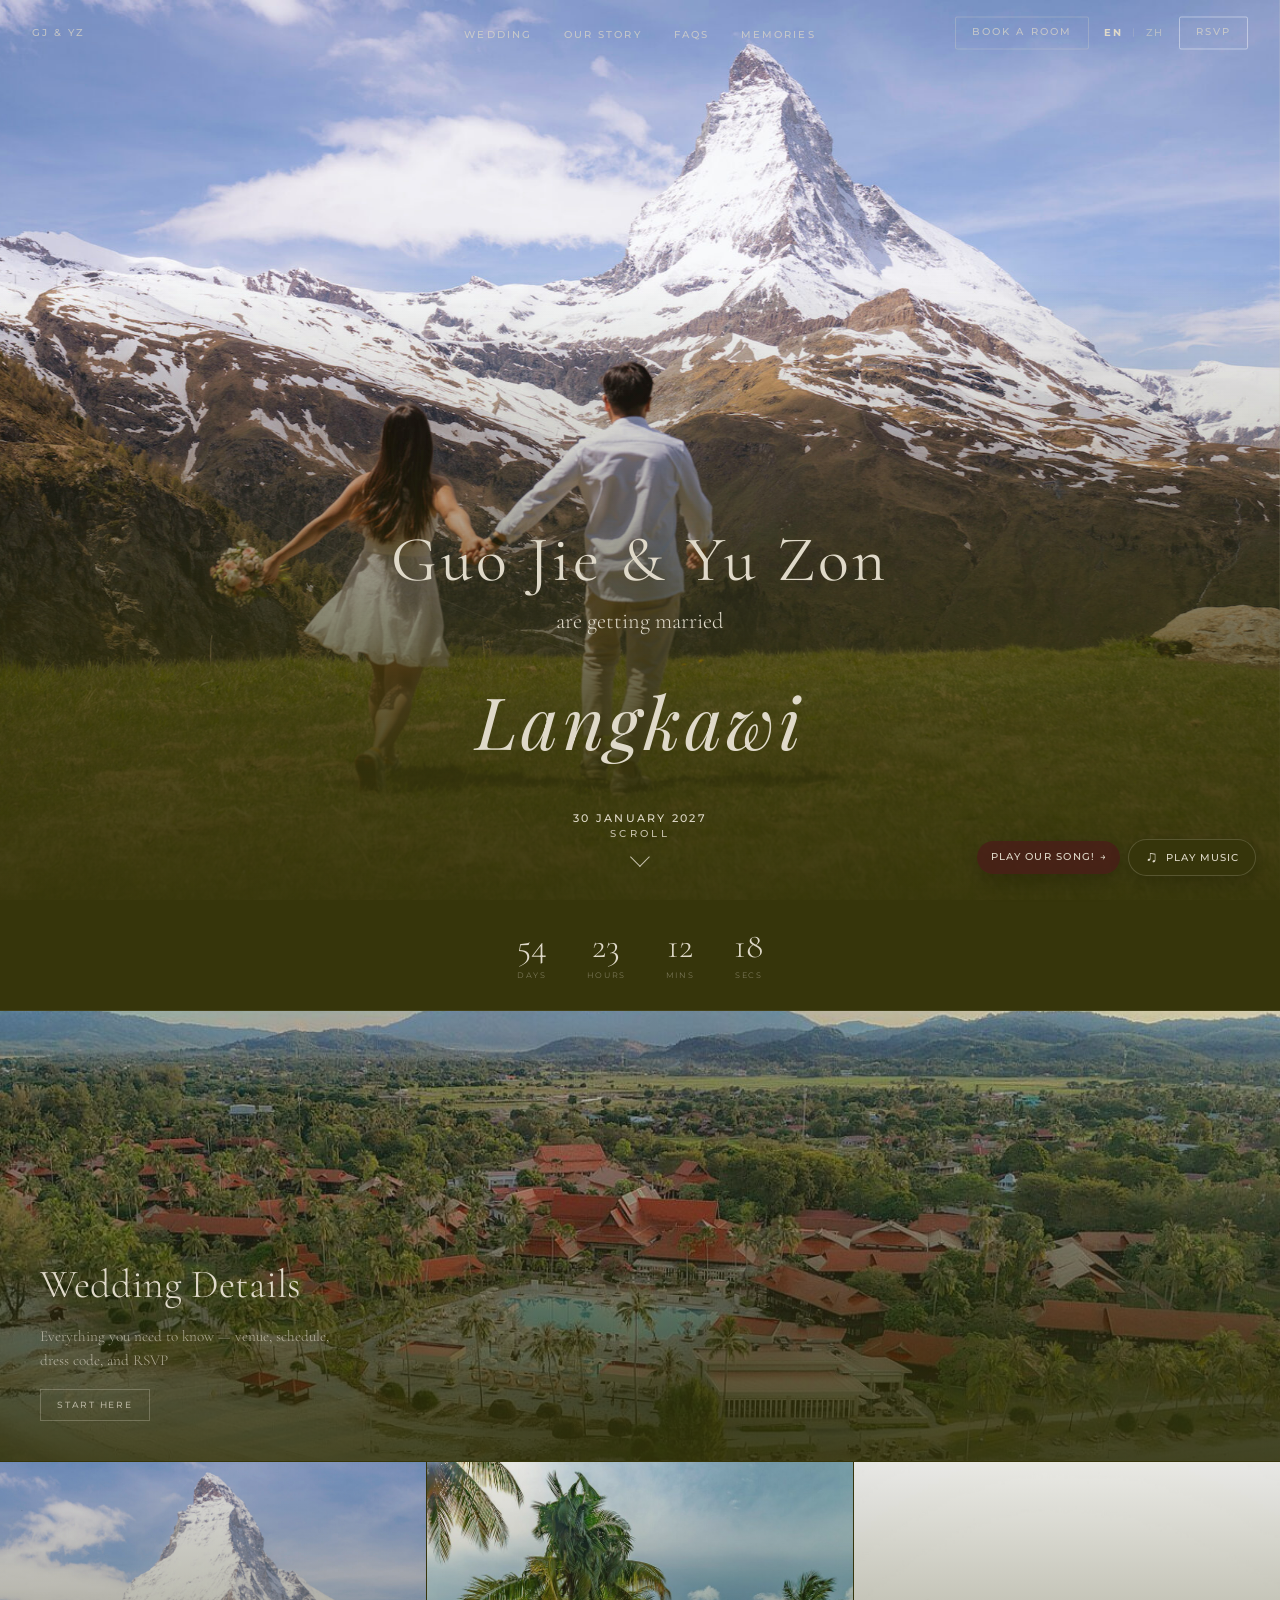
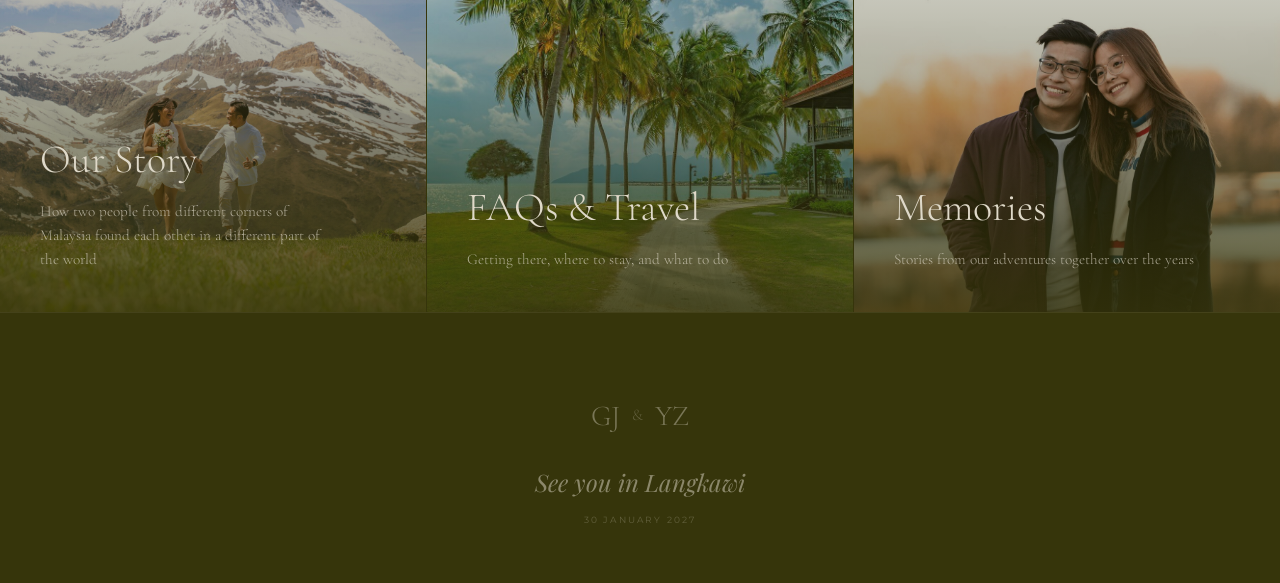
==== index.html @ f7874eee "Add bilingual EN/ZH support + content/UX fixes - i18n: language toggle (EN | ZH) in nav, wired to da" ====
<!DOCTYPE html>
<html lang="en">
<head>
  <meta charset="UTF-8">
  <meta name="viewport" content="width=device-width, initial-scale=1.0, viewport-fit=cover">
  <meta name="theme-color" content="#36350B">
  <meta name="apple-mobile-web-app-capable" content="yes">
  <meta name="apple-mobile-web-app-status-bar-style" content="black-translucent">
  <title data-i18n="page.title.index">Guo Jie & Yu Zon — Wedding</title>
  <link rel="preload" as="image" href="assets/IMG_6155.JPG" fetchpriority="high">
  <link rel="stylesheet" href="styles.css">
  <link rel="preconnect" href="https://fonts.googleapis.com">
  <link rel="preconnect" href="https://fonts.gstatic.com" crossorigin>
  <link href="https://fonts.googleapis.com/css2?family=Cormorant+Garamond:ital,wght@0,300;0,400;0,500;0,600;1,300;1,400;1,500&family=Playfair+Display:ital,wght@0,400;0,500;1,400;1,500&family=Montserrat:wght@300;400;500;600&display=swap" rel="stylesheet">
</head>
<body>

  <!-- Navigation -->
  <nav class="nav" id="nav">
    <a href="index.html" class="nav-logo">GJ &amp; YZ</a>
    <button class="nav-toggle" id="nav-toggle" aria-label="Toggle menu">
      <span></span><span></span><span></span>
    </button>
    <ul id="nav-menu">
      <li class="nav-dropdown">
        <a href="wedding.html" data-i18n="nav.wedding">Wedding</a>
        <ul class="nav-sub">
          <li><a href="wedding.html#venue" data-i18n="nav.sub.venue">Venue &amp; Date</a></li>
          <li><a href="wedding.html#day" data-i18n="nav.sub.day">The Day</a></li>
          <li><a href="wedding.html#afterparty" data-i18n="nav.sub.afterparty">After Party</a></li>
        </ul>
      </li>
      <li class="nav-dropdown">
        <a href="story.html" data-i18n="nav.story">Our Story</a>
        <ul class="nav-sub">
          <li><a href="story.html#timeline" data-i18n="nav.sub.met">How We Met</a></li>
          <li><a href="story.html#proposal" data-i18n="nav.sub.proposal">The Proposal</a></li>
        </ul>
      </li>
      <li class="nav-dropdown">
        <a href="faqs.html" data-i18n="nav.faqs">FAQs</a>
        <ul class="nav-sub">
          <li><a href="faqs.html#wedding" data-i18n="nav.sub.weddingFaq">Wedding</a></li>
          <li><a href="faqs.html#langkawi" data-i18n="nav.sub.langkawi">Langkawi Guide</a></li>
        </ul>
      </li>
      <li class="nav-dropdown">
        <a href="journey.html" data-i18n="nav.memories">Memories</a>
        <ul class="nav-sub">
          <li><a href="journey.html#seasons" data-i18n="nav.sub.seasons">Through the Seasons</a></li>
          <li><a href="journey.html#family" data-i18n="nav.sub.family">Family</a></li>
          <li><a href="journey.html#milestones" data-i18n="nav.sub.milestones">Milestones</a></li>
                  </ul>
      </li>
    </ul>
    <div class="nav-ctas">
      <a href="faqs.html#accommodation" class="nav-book" data-i18n="nav.cta.book">Book a Room</a>
      <div class="lang-toggle" role="group" aria-label="Language">
        <button class="lang-btn" data-lang="en" type="button" aria-pressed="true">EN</button>
        <span class="lang-divider" aria-hidden="true">|</span>
        <button class="lang-btn" data-lang="zh" type="button" aria-pressed="false">ZH</button>
      </div>
      <a href="https://forms.gle/reDxaX2qkwteaL1HA" target="_blank" rel="noopener" class="nav-rsvp" data-i18n="nav.cta.rsvp">RSVP</a>
    </div>
  </nav>

  <main id="page-content">

  <!-- Hero -->
  <section class="hero" id="hero">
    <div class="hero-overlay"></div>
    <div class="hero-content">
      <h1 class="hero-names fade-in" data-i18n="hero.names">Guo Jie &amp; Yu Zon</h1>
      <p class="hero-subtitle fade-in" data-i18n="hero.subtitle">are getting married</p>
      <p class="hero-location-script fade-in" data-i18n="hero.location">Langkawi</p>
      <p class="hero-date fade-in" data-i18n="hero.date">30 January 2027</p>
    </div>
    <a href="#countdown" class="scroll-indicator" aria-label="Scroll to next section">
      <span class="scroll-indicator-label" data-i18n="scrollIndicator">Scroll</span>
      <span class="scroll-indicator-chevron" aria-hidden="true"></span>
    </a>
  </section>

  <!-- Countdown strip -->
  <div class="countdown-strip" id="countdown">
    <div class="countdown-unit"><span id="cd-days">---</span><small data-i18n="countdown.days">Days</small></div>
    <div class="countdown-unit"><span id="cd-hours">--</span><small data-i18n="countdown.hours">Hours</small></div>
    <div class="countdown-unit"><span id="cd-mins">--</span><small data-i18n="countdown.mins">Mins</small></div>
    <div class="countdown-unit"><span id="cd-secs">--</span><small data-i18n="countdown.secs">Secs</small></div>
  </div>

  <!-- Chapter Navigation -->
  <section class="chapters">

    <!-- Wedding Details (hero tile, full width) -->
    <a href="wedding.html" class="chapter-card chapter-card--hero reveal">
      <div class="chapter-card-bg" style="background-image: url('assets/HOTEL PICTURE/caption.jpg');"></div>
      <div class="chapter-card-overlay"></div>
      <div class="chapter-card-content">
        <h2 class="chapter-title" data-i18n="card.wedding.title">Wedding Details</h2>
        <p class="chapter-desc" data-i18n="card.wedding.desc">Everything you need to know — venue, schedule, dress code, and RSVP</p>
        <span class="chapter-cta" data-i18n="card.wedding.cta">Start here</span>
      </div>
    </a>

    <!-- Three tiles row -->
    <a href="story.html" class="chapter-card reveal">
      <div class="chapter-card-bg" style="background-image: url('assets/Actual Pic-Video folder/Proposal Switzerland Trip/After1.JPG');"></div>
      <div class="chapter-card-overlay"></div>
      <div class="chapter-card-content">
        <h2 class="chapter-title" data-i18n="card.story.title">Our Story</h2>
        <p class="chapter-desc" data-i18n="card.story.desc">How two people from different corners of Malaysia found each other in a different part of the world</p>
      </div>
    </a>

    <a href="faqs.html" class="chapter-card reveal">
      <div class="chapter-card-bg" style="background-image: url('assets/HOTEL PICTURE/resort-ground.jpg');"></div>
      <div class="chapter-card-overlay"></div>
      <div class="chapter-card-content">
        <h2 class="chapter-title" data-i18n="card.faqs.title">FAQs &amp; Travel</h2>
        <p class="chapter-desc" data-i18n="card.faqs.desc">Getting there, where to stay, and what to do</p>
      </div>
    </a>

    <a href="journey.html" class="chapter-card reveal">
      <div class="chapter-card-bg" style="background-image: url('assets/Actual Pic-Video folder/memories-cover.jpg'), url('assets/Actual Pic-Video folder/Summer/IMG_6289.jpeg');"></div>
      <div class="chapter-card-overlay"></div>
      <div class="chapter-card-content">
        <h2 class="chapter-title" data-i18n="card.memories.title">Memories</h2>
        <p class="chapter-desc" data-i18n="card.memories.desc">Stories from our adventures together over the years</p>
      </div>
    </a>

  </section>

  </main>

  <!-- Music player (persistent, outside main) -->
  <div class="music-float" id="music-float">
    <span class="music-hint" id="music-hint" aria-hidden="true" data-i18n="musicHint">Play our song! →</span>
    <button class="music-toggle" id="music-toggle" aria-label="Play our song" data-i18n-aria="music.ariaPlay">
      <span id="music-icon">&#9835;</span>
      <span class="music-label" id="music-label" data-i18n="music.play">Play music</span>
    </button>
    <div class="music-player" id="music-player">
      <iframe class="music-iframe" scrolling="no" frameborder="no" allow="autoplay" src="https://w.soundcloud.com/player/?url=https%3A//api.soundcloud.com/playlists/soundcloud%253Aplaylists%253A2228683682&color=%231b1917&auto_play=false&hide_related=false&show_comments=false&show_user=false&show_reposts=false&show_teaser=false&visual=true"></iframe>
      <div class="music-credit"><a href="https://soundcloud.com/yu-zon-c" title="Yu Zon" target="_blank" rel="noopener">Yu Zon</a> · <a href="https://soundcloud.com/yu-zon-c/sets/sing-a-song-of-love" title="sing a song of love" target="_blank" rel="noopener">sing a song of love</a></div>
    </div>
  </div>

  <!-- Footer -->
  <footer class="footer">
    <div class="footer-monogram">
      <span class="footer-monogram-letter">GJ</span>
      <span class="footer-ampersand">&amp;</span>
      <span class="footer-monogram-letter">YZ</span>
    </div>
    <p class="footer-closing" data-i18n="footer.closing">See you in Langkawi</p>
    <p class="footer-date" data-i18n="footer.date">30 January 2027</p>
  </footer>

  <script src="script.js"></script>
</body>
</html>
---- styles.css ----
/* ========================================
   Guo Jie & Yu Zon — Wedding Website
   ======================================== */

/* --- Reset & Base --- */
*, *::before, *::after {
  margin: 0;
  padding: 0;
  box-sizing: border-box;
}

:root {
  /* Original Canva palette */
  --beige: #DFD9C9;
  --dark-olive: #36350B;
  --olive-green: #5e5d3a;
  --dusty-rose: #c9a99a;
  --dusty-rose-light: #e8d8cf;
  --brown: #482117;
  --white: #ffffff;

  --font-serif: 'Cormorant Garamond', 'Georgia', serif;
  --font-display: 'Playfair Display', 'Georgia', serif;
  --font-sans: 'Montserrat', 'Helvetica Neue', sans-serif;
}

html {
  scroll-behavior: smooth;
  font-size: 16px;
}

body {
  font-family: var(--font-sans);
  color: var(--dark-olive);
  background: var(--beige);
  line-height: 1.6;
  overflow-x: hidden;
  -webkit-font-smoothing: antialiased;
}

img {
  display: block;
  max-width: 100%;
}

a {
  text-decoration: none;
  color: inherit;
}

/* --- Navigation --- */
.nav {
  position: fixed;
  top: 0;
  left: 0;
  right: 0;
  z-index: 1000;
  padding: 1.25rem 2rem;
  transition: background 0.4s ease, padding 0.4s ease, box-shadow 0.4s ease;
}

.nav.scrolled {
  background: rgba(54, 53, 11, 0.95);
  backdrop-filter: blur(12px);
  padding: 0.75rem 2rem;
  box-shadow: 0 1px 20px rgba(0, 0, 0, 0.15);
}

/* Nav logo — matches footer monogram (serif, light, no box) */
.nav-logo {
  font-family: var(--font-serif);
  font-size: 1.4rem;
  font-weight: 300;
  color: var(--beige);
  letter-spacing: 0.12em;
  opacity: 0.9;
  position: absolute;
  left: 2rem;
  top: 50%;
  transform: translateY(-50%);
  transition: opacity 0.3s ease, transform 0.3s ease;
  z-index: 11;
}

.nav-logo:hover {
  opacity: 1;
  transform: translateY(-50%) scale(1.04);
}

.nav ul {
  display: flex;
  justify-content: center;
  gap: 2rem;
  list-style: none;
}

.nav a {
  font-family: var(--font-sans);
  font-size: 0.65rem;
  font-weight: 500;
  letter-spacing: 0.2em;
  text-transform: uppercase;
  color: var(--beige);
  transition: opacity 0.3s ease;
  opacity: 0.7;
}

.nav a:hover {
  opacity: 1;
}

/* Dropdown menus */
.nav-dropdown {
  position: relative;
}

.nav-sub {
  position: absolute;
  top: 100%;
  left: 50%;
  transform: translateX(-50%);
  background: rgba(54, 53, 11, 0.95);
  backdrop-filter: blur(12px);
  padding: 0.75rem 0;
  border-radius: 2px;
  min-width: 160px;
  opacity: 0;
  visibility: hidden;
  transition: opacity 0.25s ease, visibility 0.25s ease;
  flex-direction: column;
  gap: 0;
  margin-top: 0.5rem;
}

.nav-dropdown:hover .nav-sub {
  opacity: 1;
  visibility: visible;
}

.nav-sub li {
  list-style: none;
}

.nav-sub a {
  display: block;
  padding: 0.5rem 1.25rem;
  font-size: 0.6rem;
  letter-spacing: 0.15em;
  white-space: nowrap;
  opacity: 0.6;
}

.nav-sub a:hover {
  opacity: 1;
  background: rgba(223, 217, 201, 0.05);
}

/* Persistent CTA buttons in nav */
.nav-ctas {
  position: absolute;
  right: 2rem;
  top: 50%;
  transform: translateY(-50%);
  display: flex;
  gap: 0.5rem;
  align-items: center;
}

.nav-book,
.nav-rsvp {
  font-family: var(--font-sans);
  font-size: 0.55rem;
  font-weight: 600;
  letter-spacing: 0.2em;
  text-transform: uppercase;
  padding: 0.45rem 1rem;
  border-radius: 2px;
  transition: all 0.3s ease;
}

.nav-book {
  color: var(--beige);
  background: transparent;
  border: 1.5px solid rgba(223, 217, 201, 0.4);
  opacity: 0.7;
}

.nav-book:hover {
  background: rgba(223, 217, 201, 0.1);
  border-color: rgba(223, 217, 201, 0.7);
  opacity: 1;
}

.nav-rsvp {
  color: var(--white);
  background: transparent;
  border: 1.5px solid rgba(255, 255, 255, 0.6);
  opacity: 0.85;
}

.nav-rsvp:hover {
  background: rgba(255, 255, 255, 0.15);
  opacity: 1;
}

/* Language toggle (EN | ZH) — sits between Book and RSVP */
.lang-toggle {
  display: inline-flex;
  align-items: center;
  gap: 0.15rem;
  font-family: var(--font-sans);
  font-size: 0.6rem;
  letter-spacing: 0.15em;
}

.lang-btn {
  background: transparent;
  border: none;
  padding: 0.45rem 0.45rem;
  font: inherit;
  color: rgba(223, 217, 201, 0.55);
  cursor: pointer;
  letter-spacing: inherit;
  font-weight: 500;
  text-transform: uppercase;
  transition: color 0.25s ease, opacity 0.25s ease;
}

.lang-btn:hover { color: var(--beige); }

.lang-btn.active {
  color: var(--beige);
  font-weight: 700;
}

.lang-divider {
  color: rgba(223, 217, 201, 0.35);
  font-size: 0.55rem;
}

/* When nav has the dark scrolled background, the toggle stays beige — same vars */
.nav.scrolled .lang-btn { color: rgba(223, 217, 201, 0.55); }
.nav.scrolled .lang-btn.active { color: var(--beige); }
.nav.scrolled .lang-btn:hover { color: var(--beige); }

/* Hamburger toggle — hidden on desktop */
.nav-toggle {
  display: none;
  background: none;
  border: none;
  cursor: pointer;
  padding: 1rem;
  position: relative;
  z-index: 10;
}

.nav-toggle span {
  display: block;
  width: 22px;
  height: 1.5px;
  background: var(--beige);
  margin: 5px 0;
  transition: transform 0.3s ease, opacity 0.3s ease;
}

.nav-toggle.active span:nth-child(1) {
  transform: translateY(6.5px) rotate(45deg);
}

.nav-toggle.active span:nth-child(2) {
  opacity: 0;
}

.nav-toggle.active span:nth-child(3) {
  transform: translateY(-6.5px) rotate(-45deg);
}

/* --- Hero Section --- */
.hero {
  position: relative;
  min-height: 100vh;
  display: flex;
  align-items: flex-end;
  justify-content: center;
  overflow: hidden;
}

/* Background image — fades in cleanly, no parallax to avoid scroll flicker */
.hero::before {
  content: '';
  position: absolute;
  inset: 0;
  background:
    url('assets/IMG_6155.JPG')
    center 20% / cover no-repeat;
  animation: heroImageReveal 1.6s ease-out forwards;
  z-index: 0;
  opacity: 0;
  backface-visibility: hidden;
}

@keyframes heroImageReveal {
  0% { opacity: 0; }
  100% { opacity: 1; }
}

/* Gradient overlay — strong at bottom for text contrast */
.hero-overlay {
  position: absolute;
  inset: 0;
  z-index: 1;
  background:
    linear-gradient(
      180deg,
      rgba(54, 53, 11, 0) 0%,
      rgba(54, 53, 11, 0) 30%,
      rgba(54, 53, 11, 0.2) 50%,
      rgba(54, 53, 11, 0.55) 68%,
      rgba(54, 53, 11, 0.82) 82%,
      rgba(54, 53, 11, 0.95) 100%
    );
  animation: overlayFade 1.8s ease-out forwards;
  opacity: 0;
}

@keyframes overlayFade {
  0% { opacity: 0; }
  40% { opacity: 0; }
  100% { opacity: 1; }
}

/* Text content — sits on the near-opaque bottom band */
.hero-content {
  position: relative;
  z-index: 2;
  text-align: center;
  color: var(--beige);
  padding: 2rem 2rem 4.5rem;
  max-width: 700px;
}

/* Stagger delay starts later so image loads first */
.hero-content .fade-in {
  animation-delay: 1.2s;
}

.hero-content .fade-in:nth-child(1) { animation-delay: 1.2s; }
.hero-content .fade-in:nth-child(2) { animation-delay: 1.5s; }
.hero-content .fade-in:nth-child(3) { animation-delay: 1.8s; }
.hero-content .fade-in:nth-child(4) { animation-delay: 2.0s; }
.hero-content .fade-in:nth-child(5) { animation-delay: 2.2s; }
.hero-content .fade-in:nth-child(6) { animation-delay: 2.4s; }
.hero-content .fade-in:nth-child(7) { animation-delay: 2.6s; }
.hero-content .fade-in:nth-child(8) { animation-delay: 2.8s; }

.hero-names {
  font-family: var(--font-serif);
  font-size: clamp(2.2rem, 6vw, 4rem);
  font-weight: 400;
  letter-spacing: 0.05em;
  line-height: 1.1;
  margin-bottom: 0.5rem;
  text-shadow: 0 2px 20px rgba(54, 53, 11, 0.4);
}

.hero-subtitle {
  font-family: var(--font-serif);
  font-size: clamp(1rem, 2.5vw, 1.4rem);
  font-weight: 300;
  margin-bottom: 1.5rem;
  opacity: 0.9;
}

.hero-in {
  font-family: var(--font-serif);
  font-size: 0.9rem;
  font-weight: 300;
  text-transform: uppercase;
  letter-spacing: 0.3em;
  margin-bottom: 0.25rem;
  opacity: 0.75;
}

.hero-location-script {
  font-family: var(--font-display);
  font-size: clamp(2.5rem, 6vw, 4.5rem);
  font-style: italic;
  font-weight: 400;
  letter-spacing: 0.05em;
  margin-bottom: 2rem;
}

.hero-divider {
  width: 50px;
  height: 1px;
  background: rgba(223, 217, 201, 0.5);
  margin: 0 auto 1.5rem;
}

.hero-venue {
  font-family: var(--font-sans);
  font-size: 0.7rem;
  font-weight: 400;
  letter-spacing: 0.2em;
  text-transform: uppercase;
  margin-bottom: 0.35rem;
  opacity: 0.8;
}

.hero-date {
  font-family: var(--font-sans);
  font-size: 0.7rem;
  font-weight: 500;
  letter-spacing: 0.2em;
  text-transform: uppercase;
  opacity: 0.8;
}

/* Countdown strip — sits between hero and content */
.countdown-strip {
  display: flex;
  justify-content: center;
  gap: 2.5rem;
  padding: 1.75rem 2rem;
  background: var(--dark-olive);
  border-bottom: 1px solid rgba(223, 217, 201, 0.08);
}

.countdown-unit {
  text-align: center;
}

.countdown-unit span {
  display: block;
  font-family: var(--font-serif);
  font-size: clamp(1.6rem, 3.5vw, 2.2rem);
  font-weight: 300;
  color: var(--beige);
  line-height: 1;
}

.countdown-unit small {
  font-family: var(--font-sans);
  font-size: 0.5rem;
  font-weight: 400;
  letter-spacing: 0.2em;
  text-transform: uppercase;
  color: var(--beige);
  opacity: 0.4;
  margin-top: 0.35rem;
  display: block;
}

/* --- Floating music player --- */
.music-float {
  position: fixed;
  bottom: calc(1.5rem + env(safe-area-inset-bottom, 0px));
  right: calc(1.5rem + env(safe-area-inset-right, 0px));
  z-index: 900;
  display: flex;
  align-items: center;
  gap: 0.5rem;
}

/* First-visit hint — gently calls attention to the music button */
.music-hint {
  display: inline-flex;
  align-items: center;
  padding: 0.5rem 0.85rem;
  background: rgba(72, 33, 23, 0.92);
  color: var(--beige);
  border-radius: 999px;
  font-family: var(--font-sans);
  font-size: 0.65rem;
  font-weight: 500;
  letter-spacing: 0.12em;
  text-transform: uppercase;
  white-space: nowrap;
  box-shadow: 0 6px 22px rgba(0, 0, 0, 0.22);
  pointer-events: none;
  animation: musicHintBob 2.6s ease-in-out infinite;
  transition: opacity 0.4s ease, transform 0.4s ease;
}

.music-hint--hidden {
  opacity: 0;
  transform: translateX(8px);
  pointer-events: none;
  display: none;
}

@keyframes musicHintBob {
  0%, 100% { transform: translateX(0); }
  50% { transform: translateX(-4px); }
}

.music-toggle {
  display: flex;
  align-items: center;
  gap: 0.5rem;
  background: var(--dark-olive);
  border: 1px solid rgba(223, 217, 201, 0.2);
  color: var(--beige);
  padding: 0.6rem 1rem;
  border-radius: 100px;
  cursor: pointer;
  font-family: var(--font-sans);
  font-size: 0.6rem;
  letter-spacing: 0.1em;
  transition: all 0.3s ease;
  box-shadow: 0 4px 20px rgba(0, 0, 0, 0.2);
}

.music-toggle:hover {
  background: rgba(54, 53, 11, 0.95);
  border-color: rgba(223, 217, 201, 0.4);
}

.music-toggle #music-icon {
  font-size: 1rem;
  display: inline-block;
  position: relative;
  line-height: 1;
}

/* Pause state: hide the ♫ glyph and draw two vertical bars via pseudo-elements. */
.music-toggle.playing #music-icon {
  width: 12px;
  height: 14px;
  font-size: 0;
  color: transparent;
  animation: musicPulse 1s ease-in-out infinite;
}

.music-toggle.playing #music-icon::before,
.music-toggle.playing #music-icon::after {
  content: '';
  position: absolute;
  top: 0;
  bottom: 0;
  width: 3px;
  background: var(--beige);
  border-radius: 1px;
}

.music-toggle.playing #music-icon::before { left: 1px; }
.music-toggle.playing #music-icon::after { right: 1px; }

@keyframes musicPulse {
  0%, 100% { opacity: 1; }
  50% { opacity: 0.4; }
}

.music-label {
  text-transform: uppercase;
  font-weight: 500;
}

/* Hidden SoundCloud player — kept in DOM so the Widget API can control it */
.music-player {
  position: absolute;
  width: 1px;
  height: 1px;
  overflow: hidden;
  opacity: 0;
  pointer-events: none;
  bottom: 0;
  right: 0;
}

.music-iframe {
  display: block;
  width: 320px;
  height: 300px;
  border: none;
}

.music-credit { display: none; }

/* --- Chapter Cards (Landing Page) --- */
.chapters {
  display: grid;
  grid-template-columns: 1fr 1fr 1fr;
  grid-template-rows: auto auto;
  gap: 1px;
  background: var(--dark-olive);
}

.chapter-card--hero {
  grid-column: 1 / -1;
  min-height: 55vh;
}

.chapter-card {
  position: relative;
  display: flex;
  align-items: flex-end;
  min-height: 50vh;
  overflow: hidden;
  text-decoration: none;
  color: var(--beige);
}

.chapter-card-bg {
  position: absolute;
  inset: 0;
  background-size: cover;
  background-position: center;
  transition: transform 0.6s ease;
}

.chapter-card:hover .chapter-card-bg {
  transform: scale(1.05);
}

.chapter-card-overlay {
  position: absolute;
  inset: 0;
  background: linear-gradient(
    180deg,
    rgba(54, 53, 11, 0.1) 0%,
    rgba(54, 53, 11, 0.4) 50%,
    rgba(54, 53, 11, 0.85) 100%
  );
}

.chapter-card-content {
  position: relative;
  z-index: 2;
  padding: 2.5rem;
  width: 100%;
}

.chapter-number {
  font-family: var(--font-sans);
  font-size: 0.55rem;
  font-weight: 500;
  letter-spacing: 0.3em;
  opacity: 0.4;
  display: block;
  margin-bottom: 0.5rem;
}

.chapter-title {
  font-family: var(--font-serif);
  font-size: clamp(1.8rem, 3.5vw, 2.5rem);
  font-weight: 300;
  margin-bottom: 0.5rem;
}

.chapter-desc {
  font-family: var(--font-serif);
  font-size: 0.95rem;
  font-weight: 300;
  line-height: 1.6;
  opacity: 0.7;
  max-width: 300px;
}

.chapter-cta {
  display: inline-block;
  font-family: var(--font-sans);
  font-size: 0.55rem;
  font-weight: 500;
  letter-spacing: 0.2em;
  text-transform: uppercase;
  border: 1px solid rgba(223, 217, 201, 0.4);
  padding: 0.5rem 1rem;
  margin-top: 1rem;
  opacity: 0.7;
  transition: all 0.3s ease;
}

.chapter-card:hover .chapter-cta {
  opacity: 1;
  background: rgba(223, 217, 201, 0.1);
}

/* --- Page Header (shared across sub-pages) --- */
.page-header {
  background: var(--dark-olive);
  padding: 8rem 2rem 4rem;
  text-align: center;
}

.page-header .script-label {
  color: var(--beige);
}

.page-header .section-heading {
  color: var(--beige);
}

.page-subtitle {
  font-family: var(--font-sans);
  font-size: 0.65rem;
  font-weight: 400;
  letter-spacing: 0.25em;
  text-transform: uppercase;
  color: var(--beige);
  opacity: 0.4;
  margin-top: 0.5rem;
}

/* --- Page Content (shared wrapper) --- */
.page-content {
  max-width: 900px;
  margin: 0 auto;
  padding: 4rem 2rem;
}

/* --- Page Navigation (next/prev at bottom) --- */
.page-nav {
  display: flex;
  justify-content: space-between;
  align-items: center;
  padding: 3rem 2rem;
  max-width: 900px;
  margin: 0 auto;
  border-top: 1px solid rgba(72, 33, 23, 0.1);
}

.page-nav a {
  font-family: var(--font-sans);
  font-size: 0.65rem;
  font-weight: 500;
  letter-spacing: 0.15em;
  text-transform: uppercase;
  color: var(--brown);
  opacity: 0.5;
  transition: opacity 0.3s ease;
}

.page-nav a:hover {
  opacity: 1;
}

.page-nav-label {
  font-family: var(--font-serif);
  font-size: 1.1rem;
  font-weight: 300;
  color: var(--brown);
  display: block;
  margin-top: 0.25rem;
}

/* --- Our Story Narrative --- */
.our-story-narrative {
  background: var(--beige);
  padding: 6rem 2rem;
  text-align: center;
}

.our-story-narrative-inner {
  max-width: 600px;
  margin: 0 auto;
}

.section-overline {
  font-family: var(--font-sans);
  font-size: 0.6rem;
  font-weight: 500;
  letter-spacing: 0.3em;
  text-transform: uppercase;
  color: var(--brown);
  opacity: 0.45;
  margin-bottom: 0.75rem;
}

.our-story-narrative-title {
  font-family: var(--font-display);
  font-size: clamp(2.5rem, 5vw, 3.5rem);
  font-style: italic;
  font-weight: 400;
  color: var(--brown);
  margin-bottom: 2rem;
}

.our-story-narrative-body p {
  font-family: var(--font-serif);
  font-size: 1.1rem;
  font-weight: 300;
  line-height: 1.9;
  color: var(--brown);
  opacity: 0.7;
  font-style: italic;
}

/* Scroll indicator */
.scroll-indicator {
  position: absolute;
  bottom: 2.25rem;
  left: 50%;
  transform: translateX(-50%);
  z-index: 2;
  display: flex;
  flex-direction: column;
  align-items: center;
  gap: 0.55rem;
  text-decoration: none;
  color: var(--beige);
  opacity: 0.85;
  transition: opacity 0.3s ease, transform 0.3s ease;
  animation: scrollIndicatorBob 2.4s ease-in-out infinite;
}

.scroll-indicator:hover {
  opacity: 1;
}

.scroll-indicator-label {
  font-family: var(--font-sans);
  font-size: 0.6rem;
  font-weight: 500;
  letter-spacing: 0.35em;
  text-transform: uppercase;
}

.scroll-indicator-chevron {
  display: block;
  width: 14px;
  height: 14px;
  border-right: 1.5px solid currentColor;
  border-bottom: 1.5px solid currentColor;
  transform: rotate(45deg);
}

.hero.scrolled-past .scroll-indicator {
  opacity: 0;
  pointer-events: none;
  transform: translateX(-50%) translateY(12px);
}

@keyframes scrollIndicatorBob {
  0%, 100% { transform: translateX(-50%) translateY(0); }
  50% { transform: translateX(-50%) translateY(8px); }
}

/* --- Seasons Gallery --- */
.seasons {
  overflow: hidden;
}

/* Intro */
.seasons-intro {
  background: var(--dark-olive);
  padding: 6rem 2rem 4rem;
  text-align: center;
}

.seasons-overline {
  font-family: var(--font-sans);
  font-size: 0.65rem;
  font-weight: 500;
  letter-spacing: 0.3em;
  text-transform: uppercase;
  color: var(--beige);
  opacity: 0.6;
  margin-bottom: 0.75rem;
}

.seasons-title {
  font-family: var(--font-display);
  font-size: clamp(2.5rem, 6vw, 4.5rem);
  font-style: italic;
  font-weight: 400;
  letter-spacing: 0.03em;
  color: var(--beige);
  margin-bottom: 1rem;
}

.seasons-subtitle {
  font-family: var(--font-serif);
  font-size: clamp(1rem, 2vw, 1.2rem);
  font-weight: 300;
  font-style: italic;
  color: var(--beige);
  opacity: 0.65;
  max-width: 450px;
  margin: 0 auto;
}

/* Individual season block */
.season {
  padding: 4rem 2rem 5rem;
}

.season-header {
  text-align: center;
  margin-bottom: 3rem;
}

.season-icon {
  font-size: 1.5rem;
  display: block;
  margin-bottom: 0.5rem;
}

.season-name {
  font-family: var(--font-display);
  font-size: clamp(2.5rem, 5vw, 3.5rem);
  font-weight: 400;
  margin-bottom: 0.25rem;
}

.season-caption {
  font-family: var(--font-serif);
  font-size: 1rem;
  font-weight: 300;
  font-style: italic;
  opacity: 0.7;
}

/* Season color themes */
.season--spring {
  background: #ede3dc;
}
.season--spring .season-name { color: #8a6b5a; }
.season--spring .season-caption { color: #6b5245; }

.season--summer {
  background: #e8eedf;
}
.season--summer .season-name { color: #4a6b3a; }
.season--summer .season-caption { color: #3a5430; }

.season--autumn {
  background: #efe6d6;
}
.season--autumn .season-name { color: #8b6535; }
.season--autumn .season-caption { color: #6b4d28; }

.season--winter {
  background: #dfe6ed;
}
.season--winter .season-name { color: #4a6078; }
.season--winter .season-caption { color: #3a4d60; }

/* --- Season layout: video banner top, 3 cards bottom --- */
.season-video-banner {
  width: 100%;
  max-width: 1000px;
  margin: 0 auto;
  height: 400px;
  border-radius: 4px;
  overflow: hidden;
  position: relative;
}



.season-video-banner video {
  width: 100%;
  height: 100%;
  object-fit: cover;
  display: block;
}

/* Photo banner (for Family - uses image instead of video) */
.season-photo-banner {
  width: 100%;
  max-width: 1000px;
  margin: 0 auto;
  height: 400px;
  border-radius: 4px;
  overflow: hidden;
}

.season-photo-banner img {
  width: 100%;
  height: 100%;
  object-fit: cover;
  display: block;
}

/* Clickable banner with story overlay */
.photo-card-banner {
  cursor: pointer;
  position: relative;
}

.banner-story-overlay {
  position: absolute;
  inset: 0;
  background: rgba(54, 53, 11, 0.8);
  display: flex;
  flex-direction: column;
  align-items: center;
  justify-content: center;
  padding: 2rem;
  text-align: center;
  opacity: 0;
  transition: opacity 0.4s ease;
}

.photo-card-banner.show-story .banner-story-overlay {
  opacity: 1;
}

.banner-story-overlay .card-back-location {
  margin-bottom: 0.75rem;
}

.banner-story-overlay .card-back-story {
  max-width: 500px;
  font-size: 1.1rem;
}

/* Portrait video layout (video left, 3 cards stacked right) */
.season-portrait-layout {
  display: grid;
  grid-template-columns: 1fr 1fr;
  gap: 0.75rem;
  max-width: 1000px;
  margin: 0 auto;
}

.season-portrait-video {
  border-radius: 4px;
  overflow: hidden;
  min-height: 500px;
}

.season-portrait-video video {
  width: 100%;
  height: 100%;
  object-fit: cover;
}

.season-portrait-cards {
  display: flex;
  flex-direction: column;
  gap: 0.75rem;
}

.season-portrait-cards .photo-card {
  flex: 1;
  min-height: 0;
}

/* 3 cards row */
.season-cards {
  display: grid;
  grid-template-columns: repeat(3, 1fr);
  gap: 0.75rem;
  max-width: 1000px;
  margin: 1rem auto 0;
}

/* Milestones: 3 x 3 grid (9 cards), square photos */
.season-cards--milestones {
  grid-template-columns: repeat(3, 1fr);
}

.season-cards--milestones .photo-card {
  aspect-ratio: 1 / 1;
}

/* Milestones section colors */
.season--milestones {
  background: var(--beige);
}
.season--milestones .season-name { color: var(--brown); }
.season--milestones .season-caption { color: var(--brown); opacity: 0.6; }

.video-caption {
  position: absolute;
  bottom: 0;
  left: 0;
  right: 0;
  padding: 0.75rem;
  background: linear-gradient(transparent, rgba(54, 53, 11, 0.7));
  font-family: var(--font-sans);
  font-size: 0.6rem;
  font-weight: 500;
  letter-spacing: 0.15em;
  text-transform: uppercase;
  color: var(--beige);
  text-align: center;
}

.video-caption-dark {
  position: absolute;
  bottom: 0;
  left: 0;
  right: 0;
  padding: 0.75rem;
  /* background: linear-gradient(transparent, rgba(54, 53, 11, 0.7)); */
  font-family: var(--font-sans);
  font-size: 0.6rem;
  font-weight: 500;
  letter-spacing: 0.15em;
  text-transform: uppercase;
  color: var(--black);
  text-align: center;
}


/* --- Photo flip cards --- */
/* --- Photo cards (click to show story overlay) --- */
.photo-card {
  cursor: pointer;
  border-radius: 4px;
  overflow: hidden;
  aspect-ratio: 4 / 3;
  position: relative;
}

.card-inner {
  width: 100%;
  height: 100%;
  position: relative;
}

.card-front {
  position: absolute;
  inset: 0;
  border-radius: 4px;
  overflow: hidden;
}

.card-front img {
  width: 100%;
  height: 100%;
  object-fit: cover;
  display: block;
  transition: transform 0.5s ease;
}

.photo-card:not(.flipped):hover .card-front img {
  transform: scale(1.04);
}

/* Story overlay (replaces flip) */
.card-back {
  position: absolute;
  inset: 0;
  background: rgba(54, 53, 11, 0.82);
  display: flex;
  flex-direction: column;
  align-items: center;
  justify-content: center;
  padding: 1.5rem;
  text-align: center;
  opacity: 0;
  transition: opacity 0.4s ease;
  z-index: 2;
  border-radius: 4px;
}

.photo-card.flipped .card-back {
  opacity: 1;
}

.card-back-location {
  font-family: var(--font-sans);
  font-size: 0.55rem;
  font-weight: 500;
  letter-spacing: 0.25em;
  text-transform: uppercase;
  color: var(--beige);
  opacity: 0.5;
  margin-bottom: 0.75rem;
}

.card-back-story {
  font-family: var(--font-serif);
  font-size: clamp(0.8rem, 1.3vw, 1rem);
  font-weight: 300;
  font-style: italic;
  line-height: 1.7;
  color: var(--beige);
  opacity: 0.9;
  display: -webkit-box;
  -webkit-line-clamp: 6;
  -webkit-box-orient: vertical;
  overflow: hidden;
}

/* Family section */
.season--family {
  background: var(--beige);
}
.season--family .season-name { color: var(--brown); }
.season--family .season-caption { color: var(--brown); opacity: 0.6; }
.season--family .card-back { background: rgba(72, 33, 23, 0.82); }
.season--family .season-cards { grid-template-columns: repeat(4, 1fr); }

/* --- The Proposal Section --- */
.proposal {
  background: var(--beige);
  padding: 0;
}

.proposal-inner {
  max-width: 750px;
  margin: 0 auto;
}

.proposal-header {
  text-align: center;
  padding: 6rem 2rem 3rem;
}

.proposal-header .section-heading {
  color: var(--brown);
}

.proposal-header .script-label {
  color: var(--brown);
}

.proposal-location {
  font-family: var(--font-sans);
  font-size: 0.65rem;
  font-weight: 500;
  letter-spacing: 0.25em;
  text-transform: uppercase;
  color: var(--brown);
  opacity: 0.4;
  margin-top: 0.5rem;
}

.proposal-narrative {
  padding: 0 2rem 6rem;
}

.proposal-block {
  margin-bottom: 2.5rem;
}

.proposal-block p {
  font-family: var(--font-serif);
  font-size: 1.15rem;
  font-weight: 300;
  line-height: 2;
  color: var(--brown);
  opacity: 0.8;
  margin-bottom: 0.75rem;
}

.proposal-block p em {
  font-style: italic;
  opacity: 1;
}

/* Highlighted dialogue blocks */
.proposal-block--highlight {
  border-left: 2px solid var(--brown);
  padding-left: 1.75rem;
  margin-left: 0.5rem;
  opacity: 0.9;
}

.proposal-block--highlight p {
  opacity: 0.9;
}

/* Emotional climax */
.proposal-block--emotional {
  text-align: center;
  padding: 2rem 0;
}

.proposal-block--emotional p {
  font-size: 1.35rem;
  line-height: 2.2;
  opacity: 0.9;
}

/* Proposal photo rows */
.proposal-photo-row {
  display: grid;
  /* grid-template-columns: 1fr 1fr; */
  /* gap: 0.75rem;
  margin: 2.5rem 0; */
}

.proposal-photo-row--triple {
  grid-template-columns: 1fr 1fr 1fr;
}

.proposal-photo-row img {
  width: 100%;
  height: 240px;
  object-fit: cover;
  border-radius: 4px;
  transition: transform 0.5s ease;
}

.proposal-photo-row img:hover {
  transform: scale(1.02);
}

.proposal-photo-row img {
  box-shadow: 0 2px 12px rgba(72, 33, 23, 0.1);
}

.proposal-closing {
  text-align: center;
  padding-top: 1rem;
}

.proposal-closing p {
  font-family: var(--font-serif);
  font-size: 1.1rem;
  font-weight: 400;
  font-style: italic;
  color: var(--brown);
  opacity: 0.65;
}

/* --- Why Langkawi block --- */
.langkawi-story {
  position: relative;
  padding: 7rem 2rem;
  overflow: hidden;
  min-height: 400px;
  display: flex;
  align-items: center;
  justify-content: center;
}

.langkawi-story-bg {
  position: absolute;
  inset: 0;
  background-size: cover;
  background-position: center;
}

.langkawi-story-overlay {
  position: absolute;
  inset: 0;
  background: rgba(54, 53, 11, 0.65);
}

.langkawi-story-inner {
  position: relative;
  z-index: 2;
  max-width: 550px;
  margin: 0 auto;
  text-align: center;
  display: flex;
  flex-direction: column;
  gap: 1rem;
}

.langkawi-story-lead {
  font-family: var(--font-display);
  font-size: clamp(2rem, 4vw, 3rem);
  font-style: italic;
  font-weight: 400;
  color: var(--beige);
  margin-bottom: 0.5rem;
}

.langkawi-story-inner p {
  font-family: var(--font-serif);
  font-size: 1.15rem;
  font-weight: 300;
  line-height: 1.9;
  color: var(--beige);
  opacity: 0.85;
}

/* --- Photo reveal animation --- */
.reveal-photo {
  opacity: 0;
  transform: translateY(40px) scale(0.97);
  transition: opacity 0.7s ease, transform 0.7s cubic-bezier(0.25, 0.46, 0.45, 0.94);
}

.reveal-photo.visible {
  opacity: 1;
  transform: translateY(0) scale(1);
}

/* Stagger photos within each grid */
.photo-grid .reveal-photo:nth-child(2) { transition-delay: 0.1s; }
.photo-grid .reveal-photo:nth-child(3) { transition-delay: 0.2s; }
.photo-grid .reveal-photo:nth-child(4) { transition-delay: 0.3s; }
.photo-grid .reveal-photo:nth-child(5) { transition-delay: 0.4s; }

/* Closing line — bridges to proposal */
.seasons-closing {
  background: var(--beige);
  padding: 4rem 2rem 2rem;
  text-align: center;
}

.seasons-closing p {
  font-family: var(--font-display);
  font-size: clamp(1.2rem, 2.5vw, 1.6rem);
  font-weight: 400;
  font-style: italic;
  color: var(--brown);
  opacity: 0.6;
}

/* --- Wedding Venue Section --- */
.venue {
  position: relative;
}

.venue-image {
  position: relative;
  height: 70vh;
  min-height: 450px;
  background:
    url('assets/HOTEL PICTURE/caption.jpg')
    center 40% / cover no-repeat;
  display: flex;
  align-items: center;
  justify-content: center;
}

.venue-overlay {
  position: absolute;
  inset: 0;
  background: rgba(54, 53, 11, 0.35);
}

.venue-text {
  position: relative;
  z-index: 2;
  text-align: center;
  color: var(--white);
}

.venue-heading {
  font-family: var(--font-serif);
  font-size: clamp(1.5rem, 3.5vw, 2.5rem);
  font-weight: 300;
  margin-bottom: 0.5rem;
}

.venue-name {
  font-family: var(--font-serif);
  font-size: clamp(2rem, 5vw, 3.5rem);
  font-weight: 400;
}

.venue-map {
  width: 100%;
  line-height: 0;
}

.venue-map iframe {
  width: 100%;
  height: 300px;
  filter: grayscale(0.3) contrast(1.05);
}

/* --- Wedding Day Section --- */
.wedding-day {
  background: var(--dark-olive);
}

/* Resort grounds scene image */
.wedding-day-scene {
  position: relative;
  height: 60vh;
  min-height: 400px;
  background:
    url('assets/HOTEL PICTURE/resort-ground.jpg')
    center center / cover no-repeat;
  display: flex;
  align-items: center;
  justify-content: center;
}

.wedding-day-scene-overlay {
  position: absolute;
  inset: 0;
  background:
    linear-gradient(
      180deg,
      rgba(54, 53, 11, 0.15) 0%,
      rgba(54, 53, 11, 0.25) 50%,
      rgba(54, 53, 11, 0.7) 100%
    );
}

.wedding-day-scene-text {
  position: relative;
  z-index: 2;
  text-align: center;
}

.wedding-day-vibe {
  font-family: var(--font-serif);
  font-size: clamp(0.85rem, 1.5vw, 1rem);
  font-weight: 300;
  font-style: italic;
  color: var(--beige);
  opacity: 0.8;
  margin-top: 0.75rem;
  max-width: 500px;
}

/* Colour palette swatches */
.colour-palette {
  display: flex;
  align-items: center;
  justify-content: center;
  gap: 0.75rem;
  margin-top: 1.5rem;
  flex-wrap: wrap;
}

.colour-swatch {
  width: 32px;
  height: 32px;
  border-radius: 50%;
  border: 2px solid rgba(223, 217, 201, 0.3);
  transition: transform 0.3s ease;
}

.colour-swatch:hover {
  transform: scale(1.15);
}

.colour-palette-label {
  width: 100%;
  font-family: var(--font-sans);
  font-size: 0.5rem;
  font-weight: 400;
  letter-spacing: 0.2em;
  text-transform: uppercase;
  color: var(--beige);
  opacity: 0.4;
  margin-top: 0.25rem;
  text-align: center;
}

/* Dress code section below timeline */
.dress-code-section {
  text-align: center;
  padding: 3rem 2rem 2.5rem;
  margin-top: 4rem;
  background: rgba(223, 217, 201, 0.06);
  border: 1px solid rgba(223, 217, 201, 0.18);
  border-radius: 6px;
  position: relative;
}

.dress-code-section::before {
  content: '';
  position: absolute;
  top: -1px;
  left: 50%;
  transform: translateX(-50%);
  width: 60px;
  height: 3px;
  background: var(--beige);
  opacity: 0.5;
}

.dress-code-title {
  font-family: var(--font-serif);
  font-size: clamp(1.1rem, 2.4vw, 1.45rem);
  font-weight: 400;
  letter-spacing: 0.04em;
  color: var(--beige);
  opacity: 0.95;
  margin-bottom: 1rem;
}

.dress-code-desc {
  font-family: var(--font-serif);
  font-size: 1.05rem;
  font-weight: 300;
  line-height: 1.9;
  color: var(--beige);
  opacity: 0.8;
  max-width: 550px;
  margin: 0 auto 1.5rem;
}

.dress-code-section .colour-palette {
  margin-top: 1rem;
}

.dress-code-section .colour-palette-label {
  color: var(--beige);
  opacity: 0.35;
}

.wedding-day-inner {
  max-width: 1000px;
  margin: 0 auto;
  padding: 4rem 2rem 5rem;
}

.script-label {
  font-family: var(--font-display);
  font-size: clamp(1.5rem, 3vw, 2rem);
  font-style: italic;
  font-weight: 400;
  color: var(--beige);
  display: block;
  margin-bottom: 0;
  opacity: 0.7;
}

.section-heading {
  font-family: var(--font-serif);
  font-size: clamp(2.5rem, 5vw, 4rem);
  font-weight: 300;
  color: var(--beige);
  margin-bottom: 0.75rem;
}

.wedding-day-date {
  font-family: var(--font-sans);
  font-size: 0.75rem;
  font-weight: 400;
  letter-spacing: 0.2em;
  text-transform: uppercase;
  color: var(--beige);
  opacity: 0.7;
}

.events-grid {
  display: grid;
  grid-template-columns: repeat(4, 1fr);
  gap: 1.5rem;
}

.event-card {
  text-align: center;
  padding: 2rem 1.5rem;
  border: 1px solid rgba(223, 217, 201, 0.15);
  border-radius: 2px;
  transition: transform 0.35s ease, border-color 0.35s ease, box-shadow 0.35s ease;
}

.event-card:hover {
  transform: translateY(-4px);
  border-color: rgba(223, 217, 201, 0.3);
  box-shadow: 0 8px 30px rgba(0, 0, 0, 0.15);
}

.event-illustration {
  width: 60px;
  height: 60px;
  margin: 0 auto 1.5rem;
  color: var(--beige);
  opacity: 0.6;
}

.event-illustration svg {
  width: 100%;
  height: 100%;
}

.event-card h3 {
  font-family: var(--font-serif);
  font-size: 1.3rem;
  font-weight: 400;
  color: var(--beige);
  margin-bottom: 0.5rem;
}

.event-time {
  font-family: var(--font-sans);
  font-size: 0.7rem;
  font-weight: 500;
  letter-spacing: 0.15em;
  color: var(--beige);
  opacity: 0.7;
  margin-bottom: 1.25rem;
}

.event-desc {
  font-family: var(--font-serif);
  font-size: 0.95rem;
  font-weight: 300;
  line-height: 1.7;
  color: var(--beige);
  opacity: 0.75;
}

.event-dress {
  font-family: var(--font-sans);
  font-size: 0.6rem;
  font-weight: 500;
  letter-spacing: 0.2em;
  text-transform: uppercase;
  color: var(--beige);
  opacity: 0.45;
  margin-bottom: 1rem;
}

.event-welcome {
  font-family: var(--font-sans);
  font-size: 0.55rem;
  font-weight: 400;
  letter-spacing: 0.15em;
  text-transform: uppercase;
  color: var(--beige);
  opacity: 0.35;
  margin-top: 1rem;
}

/* Gap/free-time card */
.event-card--gap {
  border-style: dashed;
  border-color: rgba(223, 217, 201, 0.1);
  display: flex;
  flex-direction: column;
  align-items: center;
  justify-content: center;
  opacity: 0.7;
}

.event-card--gap:hover {
  transform: none;
  box-shadow: none;
}

.event-gap-time {
  font-family: var(--font-sans);
  font-size: 0.7rem;
  font-weight: 500;
  letter-spacing: 0.15em;
  color: var(--beige);
  opacity: 0.5;
  margin-bottom: 0.5rem;
}

.event-gap-label {
  font-family: var(--font-serif);
  font-size: 1.2rem;
  font-weight: 300;
  font-style: italic;
  color: var(--beige);
  margin-bottom: 0.75rem;
}

.event-gap-desc {
  font-family: var(--font-sans);
  font-size: 0.75rem;
  font-weight: 300;
  color: var(--beige);
  opacity: 0.5;
  line-height: 1.6;
  max-width: 160px;
}

/* --- Accommodation Section --- */
.accommodation {
  display: grid;
  grid-template-columns: 1fr 1fr;
  min-height: 550px;
  background: var(--beige);
}

.accommodation-image {
  overflow: hidden;
}

.accommodation-image img {
  width: 100%;
  height: 100%;
  object-fit: cover;
  transition: transform 0.6s ease;
}

.accommodation:hover .accommodation-image img {
  transform: scale(1.02);
}

.accommodation-content {
  display: flex;
  flex-direction: column;
  justify-content: center;
  padding: 3.5rem;
}

.script-label-beige {
  font-family: var(--font-display);
  font-size: clamp(1.25rem, 2.5vw, 1.75rem);
  font-style: italic;
  font-weight: 400;
  color: var(--brown);
  display: block;
  margin-bottom: 0;
  opacity: 0.6;
}

.section-heading-beige {
  font-family: var(--font-serif);
  font-size: clamp(2rem, 4vw, 3rem);
  font-weight: 300;
  color: var(--brown);
  margin-bottom: 1.5rem;
}

.accommodation-divider {
  width: 100%;
  height: 1px;
  background: var(--brown);
  opacity: 0.3;
  margin: 1.5rem 0;
}

.accommodation-details h3 {
  font-family: var(--font-sans);
  font-size: 0.7rem;
  font-weight: 600;
  letter-spacing: 0.15em;
  text-transform: uppercase;
  color: var(--brown);
  margin-bottom: 0.35rem;
}

.accommodation-details p {
  font-family: var(--font-serif);
  font-size: 1rem;
  color: var(--brown);
  opacity: 0.7;
}

.placeholder-text {
  font-style: italic;
  opacity: 0.5 !important;
}

.accommodation-note {
  font-family: var(--font-serif);
  font-size: 0.95rem;
  color: var(--brown);
  margin-top: 1rem;
}

.accommodation-resort {
  font-family: var(--font-sans);
  font-size: 0.7rem;
  font-weight: 500;
  letter-spacing: 0.15em;
  text-transform: uppercase;
  color: var(--brown);
  opacity: 0.6;
}

.accommodation-link {
  font-weight: 500;
  text-decoration: underline;
  text-underline-offset: 3px;
  color: var(--brown);
}

.accommodation-note-small {
  font-family: var(--font-sans);
  font-size: 0.75rem;
  font-weight: 300;
  font-style: italic;
  color: var(--brown);
  opacity: 0.55;
  margin-top: 0.5rem;
}

.accommodation-luxury {
  font-style: italic;
  opacity: 0.55 !important;
  margin-top: 0.5rem;
  font-size: 0.85rem;
}

/* --- Explore Langkawi Section --- */
.explore {
  background: var(--dark-olive);
  overflow: hidden;
}

.explore-header {
  padding: 5rem 2rem 3rem;
  text-align: center;
}

.explore-intro {
  font-family: var(--font-serif);
  font-size: clamp(0.95rem, 1.8vw, 1.15rem);
  font-weight: 300;
  color: var(--beige);
  opacity: 0.7;
  max-width: 500px;
  margin: 1rem auto 0;
  line-height: 1.7;
}

/* Explore video banner */
.explore-video-banner {
  width: 100%;
  height: 350px;
  overflow: hidden;
}

.explore-video-banner video {
  width: 100%;
  height: 100%;
  object-fit: cover;
}

/* Experience cards — hero + 3 grid */
.explore-grid {
  display: grid;
  grid-template-columns: 2fr 1fr 1fr;
  grid-template-rows: auto auto;
  gap: 1px;
}

.explore-card--hero {
  grid-row: 1 / 3;
}

.explore-card--hero .explore-card-img {
  height: 300px;
}

.explore-card {
  background: rgba(223, 217, 201, 0.06);
  transition: background 0.3s ease, transform 0.35s ease;
}

.explore-card:hover {
  background: rgba(223, 217, 201, 0.1);
  transform: translateY(-3px);
}

.explore-card-img {
  height: 200px;
  overflow: hidden;
}

.explore-card-img img {
  width: 100%;
  height: 100%;
  object-fit: cover;
  transition: transform 0.6s ease;
}

.explore-card:hover .explore-card-img img {
  transform: scale(1.05);
}

.explore-card-body {
  padding: 1.5rem;
}

.explore-card-body h3 {
  font-family: var(--font-serif);
  font-size: 1.15rem;
  font-weight: 400;
  color: var(--beige);
  margin-bottom: 0.5rem;
}

.explore-card-body p {
  font-family: var(--font-sans);
  font-size: 0.78rem;
  font-weight: 300;
  line-height: 1.7;
  color: var(--beige);
  opacity: 0.65;
}

/* Food & Drink section */
.explore-food {
  padding: 3.5rem 2rem 5rem;
  max-width: 800px;
  margin: 0 auto;
}

.explore-food-title {
  font-family: var(--font-serif);
  font-size: 1.5rem;
  font-weight: 300;
  color: var(--beige);
  text-align: center;
  margin-bottom: 2rem;
}

.explore-food-grid {
  display: grid;
  grid-template-columns: 1fr 1fr;
  gap: 3rem;
}

.explore-food-col h4 {
  font-family: var(--font-sans);
  font-size: 0.6rem;
  font-weight: 600;
  letter-spacing: 0.25em;
  text-transform: uppercase;
  color: var(--beige);
  opacity: 0.4;
  margin-bottom: 1rem;
}

.explore-food-col ul {
  list-style: none;
  padding: 0;
}

.explore-food-col li {
  font-family: var(--font-sans);
  font-size: 0.8rem;
  font-weight: 300;
  line-height: 1.7;
  color: var(--beige);
  opacity: 0.7;
  padding: 0.3rem 0;
}

.explore-food-col li strong {
  font-weight: 500;
  opacity: 1;
}

/* --- After Party Section --- */
.after-party {
  background: var(--olive-green);
  padding: 6rem 2rem;
  position: relative;
  overflow: hidden;
}

.after-party-content {
  max-width: 600px;
  margin: 0 auto;
  text-align: center;
  position: relative;
}

.after-party-date {
  font-family: var(--font-sans);
  font-size: 0.75rem;
  font-weight: 400;
  letter-spacing: 0.2em;
  text-transform: uppercase;
  color: var(--beige);
  opacity: 0.7;
}

.after-party-day-label {
  font-family: var(--font-sans);
  font-size: 0.6rem;
  font-weight: 500;
  letter-spacing: 0.3em;
  text-transform: uppercase;
  color: var(--beige);
  opacity: 0.55;
  margin-top: 0.6rem;
}

.after-party-divider {
  width: 50px;
  height: 1px;
  background: rgba(223, 217, 201, 0.3);
  margin: 1.5rem auto 2rem;
}

.after-party-details {
  margin-bottom: 2rem;
}

.detail-line {
  font-family: var(--font-sans);
  font-size: 0.8rem;
  font-weight: 400;
  letter-spacing: 0.1em;
  color: var(--beige);
  margin-bottom: 0.5rem;
}

.after-party-note {
  font-family: var(--font-serif);
  font-size: 1.1rem;
  font-style: italic;
  color: var(--beige);
  opacity: 0.85;
  line-height: 1.7;
}

/* Friends Only badge */
.friends-only-badge {
  position: absolute;
  top: -0.5rem;
  right: -2rem;
  transform: rotate(28deg);
  background: transparent;
  border: 2px solid var(--beige);
  border-radius: 50%;
  width: 90px;
  height: 90px;
  display: flex;
  align-items: center;
  justify-content: center;
}

.friends-only-badge span {
  font-family: var(--font-sans);
  font-size: 0.6rem;
  font-weight: 600;
  letter-spacing: 0.15em;
  text-transform: uppercase;
  color: var(--beige);
  text-align: center;
  line-height: 1.4;
}

/* --- Spacer --- */
.spacer-dark {
  height: 120px;
  background: var(--dark-olive);
}

/* --- FAQs Section --- */
.faqs {
  background: var(--beige);
  padding: 5rem 2rem;
}

.faqs-inner {
  max-width: 800px;
  margin: 0 auto;
  text-align: center;
}

.faq-divider {
  width: 100%;
  height: 1px;
  background: var(--brown);
  opacity: 0.3;
  margin: 1.5rem 0;
}

/* FAQ groups */
.faq-group {
  text-align: left;
  padding: 1.5rem 0;
}

/* Accordion — uses native <details>/<summary> */
.faq-group {
  border: none;
}

.faq-group-title {
  font-family: var(--font-sans);
  font-size: 0.6rem;
  font-weight: 600;
  letter-spacing: 0.3em;
  text-transform: uppercase;
  color: var(--brown);
  opacity: 0.45;
  margin-bottom: 1.5rem;
  cursor: pointer;
  list-style: none;
  display: flex;
  align-items: center;
  justify-content: space-between;
  padding: 0.5rem 0;
}

.faq-group-title::-webkit-details-marker {
  display: none;
}

.faq-group-title::after {
  content: '+';
  font-family: var(--font-serif);
  font-size: 1.2rem;
  font-weight: 300;
  opacity: 0.4;
  transition: transform 0.3s ease;
}

.faq-group[open] .faq-group-title::after {
  content: '−';
}

.faq-item {
  padding: 0.75rem 0;
}

.faq-item h4 {
  font-family: var(--font-serif);
  font-size: 1.15rem;
  font-weight: 500;
  color: var(--brown);
  margin-bottom: 0.35rem;
}

.faq-item p {
  font-family: var(--font-sans);
  font-size: 0.82rem;
  font-weight: 300;
  line-height: 1.75;
  color: var(--brown);
  opacity: 0.75;
}

.faq-item strong {
  font-weight: 500;
  opacity: 1;
}

.faq-list-items {
  list-style: none;
  padding: 0.5rem 0 0.25rem;
}

.faq-list-items li {
  font-family: var(--font-sans);
  font-size: 0.82rem;
  font-weight: 300;
  line-height: 1.75;
  color: var(--brown);
  opacity: 0.75;
  padding: 0.2rem 0 0.2rem 1rem;
  position: relative;
}

.faq-list-items li::before {
  content: '';
  position: absolute;
  left: 0;
  top: 0.7rem;
  width: 4px;
  height: 4px;
  border-radius: 50%;
  background: var(--brown);
  opacity: 0.3;
}

.faq-list-items li strong {
  font-weight: 500;
}

.faq-sub-label {
  font-weight: 500 !important;
  opacity: 0.55 !important;
  font-size: 0.7rem !important;
  letter-spacing: 0.1em;
  text-transform: uppercase;
  margin-top: 0.75rem !important;
  margin-bottom: 0 !important;
}

/* Wedding Q&A 2-column grid */
.faq-columns {
  display: grid;
  grid-template-columns: 1fr 1fr;
  gap: 0.5rem 2.5rem;
}

.faq-contact {
  font-family: var(--font-serif);
  font-size: 1rem;
  color: var(--brown);
  opacity: 0.7;
  margin-top: 0.5rem;
}

.faq-contact strong {
  font-weight: 500;
}

.faq-divider-thin {
  width: 100%;
  height: 1px;
  background: var(--brown);
  opacity: 0.15;
}

/* --- RSVP Section --- */
.rsvp {
  display: grid;
  grid-template-columns: 1fr 1fr;
  min-height: 550px;
  background: var(--dark-olive);
}

.rsvp-left {
  display: flex;
  align-items: center;
  justify-content: center;
  padding: 4rem 3rem;
}

.rsvp-content {
  max-width: 400px;
  text-align: center;
}

.rsvp-prefix {
  font-family: var(--font-serif);
  font-size: 1.15rem;
  font-weight: 300;
  font-style: italic;
  color: var(--beige);
  opacity: 0.7;
  margin-bottom: 0.25rem;
}

.rsvp-title {
  font-family: var(--font-serif);
  font-size: clamp(3rem, 7vw, 4.5rem);
  font-weight: 300;
  letter-spacing: 0.15em;
  color: var(--beige);
  margin-bottom: 0.5rem;
}

.rsvp-deadline {
  font-family: var(--font-sans);
  font-size: 0.7rem;
  font-weight: 400;
  letter-spacing: 0.2em;
  text-transform: uppercase;
  color: var(--beige);
  opacity: 0.6;
  margin-bottom: 2.5rem;
}

.rsvp-btn {
  display: inline-block;
  font-family: var(--font-sans);
  font-size: 0.7rem;
  font-weight: 500;
  letter-spacing: 0.2em;
  text-transform: uppercase;
  padding: 1rem 2.5rem;
  border: 1px solid rgba(223, 217, 201, 0.5);
  color: var(--beige);
  transition: all 0.35s ease;
  margin-bottom: 1rem;
}

.rsvp-btn:hover {
  transform: translateY(-2px);
  box-shadow: 0 4px 20px rgba(223, 217, 201, 0.15);
}

/* Primary CTA — solid fill */
.rsvp-btn--primary {
  background: var(--beige);
  color: var(--dark-olive);
  border-color: var(--beige);
  margin-bottom: 1.25rem;
}

.rsvp-btn--primary:hover {
  background: var(--white);
  border-color: var(--white);
  color: var(--dark-olive);
}

/* Photo upload lock */
.photo-upload-locked {
  padding: 1rem 1.5rem;
  border: 1px dashed rgba(223, 217, 201, 0.2);
  border-radius: 2px;
  margin-bottom: 2rem;
}

.photo-upload-label {
  font-family: var(--font-sans);
  font-size: 0.6rem;
  font-weight: 400;
  letter-spacing: 0.15em;
  text-transform: uppercase;
  color: var(--beige);
  opacity: 0.35;
}

.rsvp-note {
  font-family: var(--font-sans);
  font-size: 0.65rem;
  font-weight: 300;
  color: var(--beige);
  opacity: 0.35;
  font-style: italic;
  margin-bottom: 2rem;
}

.rsvp-btn--secondary {
  background: transparent;
  border-color: rgba(223, 217, 201, 0.25);
  opacity: 0.7;
}

.rsvp-btn--secondary:hover {
  background: rgba(223, 217, 201, 0.1);
  border-color: rgba(223, 217, 201, 0.4);
  color: var(--beige);
  opacity: 1;
}

.rsvp-note {
  font-family: var(--font-sans);
  font-size: 0.6rem;
  font-weight: 300;
  color: var(--beige);
  opacity: 0.3;
  font-style: italic;
  margin-bottom: 2rem;
}

.rsvp-contact-block {
  margin-top: 0.5rem;
}

.rsvp-contact-line {
  font-family: var(--font-serif);
  font-size: 0.9rem;
  color: var(--beige);
  opacity: 0.6;
  margin-bottom: 0.75rem;
}

.rsvp-contact-detail {
  font-family: var(--font-sans);
  font-size: 0.75rem;
  font-weight: 300;
  color: var(--beige);
  opacity: 0.5;
  line-height: 1.9;
}

.rsvp-contact-detail a {
  color: var(--beige);
  text-decoration: underline;
  text-underline-offset: 2px;
  opacity: 0.8;
}

.rsvp-contact-detail strong {
  font-weight: 500;
}

.rsvp-right {
  overflow: hidden;
}

.rsvp-right img {
  width: 100%;
  height: 100%;
  object-fit: cover;
  object-position: 35% center;
  transition: transform 0.6s ease;
}

.rsvp:hover .rsvp-right img {
  transform: scale(1.03);
}

/* --- Footer --- */
.footer {
  background: var(--dark-olive);
  padding: 5rem 2rem 3.5rem;
  text-align: center;
  border-top: 1px solid rgba(223, 217, 201, 0.08);
}

.footer-monogram {
  display: flex;
  align-items: center;
  justify-content: center;
  gap: 0.75rem;
  margin-bottom: 1.5rem;
}

.footer-monogram-letter {
  font-family: var(--font-serif);
  font-size: 1.8rem;
  font-weight: 300;
  color: var(--beige);
  opacity: 0.4;
}

.footer-ampersand {
  font-family: var(--font-serif);
  font-size: 1rem;
  font-weight: 300;
  color: var(--beige);
  opacity: 0.25;
}

.footer-closing {
  font-family: var(--font-display);
  font-size: 1.5rem;
  font-style: italic;
  font-weight: 400;
  color: var(--beige);
  opacity: 0.5;
  margin-bottom: 0.75rem;
}

.footer-date {
  font-family: var(--font-sans);
  font-size: 0.55rem;
  letter-spacing: 0.25em;
  text-transform: uppercase;
  color: var(--beige);
  opacity: 0.25;
}

/* --- Reveal Animations --- */
.reveal {
  opacity: 0;
  transform: translateY(25px);
  transition: opacity 0.8s ease, transform 0.8s ease;
}

.reveal.visible {
  opacity: 1;
  transform: translateY(0);
}

/* Hero staggered fade-in */
.fade-in {
  opacity: 0;
  transform: translateY(20px);
  animation: fadeInUp 1s ease forwards;
}

.fade-in:nth-child(1) { animation-delay: 0.2s; }
.fade-in:nth-child(2) { animation-delay: 0.5s; }
.fade-in:nth-child(3) { animation-delay: 0.8s; }
.fade-in:nth-child(4) { animation-delay: 1.0s; }
.fade-in:nth-child(5) { animation-delay: 1.2s; }
.fade-in:nth-child(6) { animation-delay: 1.4s; }
.fade-in:nth-child(7) { animation-delay: 1.6s; }
.fade-in:nth-child(8) { animation-delay: 1.8s; }

@keyframes fadeInUp {
  to {
    opacity: 1;
    transform: translateY(0);
  }
}

/* --- Responsive: Tablet --- */
@media (max-width: 900px) {
  .nav ul { gap: 1.25rem; }

  .events-grid {
    grid-template-columns: 1fr 1fr;
    gap: 1.25rem;
    max-width: 600px;
    margin: 0 auto;
  }

  .season-video-banner,
  .season-photo-banner { height: 300px; }

  .season-cards--milestones {
    grid-template-columns: repeat(5, 1fr);
  }

  .explore-grid { grid-template-columns: 1fr 1fr; }

  .accommodation { grid-template-columns: 1fr; }
  .accommodation-image { height: 300px; }
  .accommodation-content { padding: 2.5rem 2rem; }

  .rsvp { grid-template-columns: 1fr; }
  .rsvp-left { order: 1; }
  .rsvp-right { order: 0; height: 350px; }
}

/* --- Responsive: Mobile --- */
@media (max-width: 600px) {

  /* Nav hamburger */
  .nav { padding: 0.5rem 0; min-height: 56px; }
  .nav.scrolled { padding: 0.5rem 0; }
  .nav-logo {
    left: 0.9rem;
    font-size: 1.05rem;
    letter-spacing: 0.1em;
  }
  .nav-ctas { right: 3.25rem; gap: 0.3rem; }
  .nav-book, .nav-rsvp { font-size: 0.45rem; padding: 0.35rem 0.55rem; }
  .lang-toggle { font-size: 0.5rem; gap: 0.1rem; }
  .lang-btn { padding: 0.35rem 0.3rem; }
  .lang-divider { font-size: 0.45rem; }
  .nav-toggle { padding: 0.6rem; position: absolute; right: 0.25rem; top: 50%; transform: translateY(-50%); }

  .nav > ul {
    display: none;
    flex-direction: column;
    gap: 0;
    background: rgba(54, 53, 11, 0.97);
    backdrop-filter: blur(16px);
    position: fixed;
    top: 0; left: 0; right: 0;
    max-height: 100vh;
    max-height: 100dvh;
    overflow-y: auto;
    overscroll-behavior: contain;
    -webkit-overflow-scrolling: touch;
    padding: 4.5rem 2rem calc(2rem + env(safe-area-inset-bottom, 0px));
  }

  .nav > ul.open { display: flex; }

  .nav a {
    font-size: 0.7rem;
    display: block;
    padding: 0.85rem 0;
    border-bottom: 1px solid rgba(223, 217, 201, 0.08);
  }

  .nav-toggle { display: block; }

  .nav-sub {
    position: static;
    transform: none;
    background: none;
    backdrop-filter: none;
    opacity: 1;
    visibility: visible;
    padding: 0 0 0 1rem;
    margin: 0;
    min-width: 0;
  }

  .nav-sub a {
    padding: 0.5rem 0;
    font-size: 0.6rem;
    opacity: 0.4;
  }

  /* Chapters */
  .chapters { grid-template-columns: 1fr; }
  .chapter-card { min-height: 35vh; }
  .chapter-card--hero { min-height: 45vh; }
  .chapter-card-content { padding: 1.5rem; }
  .chapter-title { font-size: 1.5rem; }
  .chapter-desc { font-size: 0.85rem; }

  /* Hero */
  .hero { min-height: 100svh; }
  .hero::before { background-position: 35% 20%; }
  .hero-content { padding: 1.5rem 1.25rem 4rem; }
  .hero-names { font-size: 2rem; }
  .hero-subtitle { font-size: 0.95rem; margin-bottom: 1.25rem; }
  .hero-location-script { font-size: 2.5rem; margin-bottom: 1.5rem; }
  .hero-date { font-size: 0.6rem; letter-spacing: 0.15em; }

  /* Countdown */
  .countdown-strip { gap: 1.25rem; padding: 1.25rem 1rem; }
  .countdown-unit span { font-size: 1.4rem; }

  /* Music player — minimal icon-only floating button on mobile */
  .music-float {
    bottom: calc(0.6rem + env(safe-area-inset-bottom, 0px));
    right: calc(0.6rem + env(safe-area-inset-right, 0px));
    opacity: 0.55;
  }
  .music-float:hover, .music-float.open { opacity: 1; }
  .music-toggle {
    padding: 0;
    width: 34px;
    height: 34px;
    display: inline-flex;
    align-items: center;
    justify-content: center;
    border-radius: 50%;
  }
  .music-toggle #music-icon { font-size: 0.85rem; line-height: 1; }
  .music-label { display: none; }

  /* Page layout */
  .page-header { padding: 6rem 1.5rem 3rem; }
  .page-content { padding: 2.5rem 1.5rem; }
  .page-nav { padding: 2rem 1.5rem; }

  /* Our Story narrative */
  .our-story-narrative { padding: 4rem 1.5rem; }

  /* Timeline */
  .timeline-track { padding: 0 1rem; }

  /* Proposal */
  .proposal-header { padding: 4rem 1.5rem 2rem; }
  .proposal-narrative { padding: 0 1.5rem 4rem; }
  .proposal-block p { font-size: 1.05rem; }
  .proposal-block--emotional p { font-size: 1.2rem; }
  .proposal-block--highlight { padding-left: 1.25rem; margin-left: 0; }
  .proposal-photo-row { grid-template-columns: 1fr; gap: 0.5rem; }
  .proposal-photo-row--triple { grid-template-columns: 1fr; }
  .proposal-photo-row img { height: 200px; }

  /* Seasons */
  .season { padding: 3rem 1rem 4rem; }
  .season-header { margin-bottom: 1.5rem; }
  .season-name { font-size: 2rem; }

  .season-video-banner,
  .season-photo-banner { height: 220px; border-radius: 0; }

  .season-cards {
    grid-template-columns: 1fr;
    gap: 0.5rem;
    padding: 0 0.25rem;
  }

  .photo-card { aspect-ratio: 3 / 2; }

  .season-cards--milestones {
    grid-template-columns: 1fr 1fr;
  }
  .season-cards--milestones .photo-card { grid-column: auto !important; }
  .season--family .season-cards { grid-template-columns: 1fr; }

  /* Portrait layout stacks on mobile */
  .season-portrait-layout { grid-template-columns: 1fr; gap: 0.5rem; }
  .season-portrait-video { min-height: 300px; }
  .season-portrait-cards { gap: 0.5rem; }
  .season-portrait-cards .photo-card { aspect-ratio: 3/2; }

  /* Card overlay text on mobile */
  .card-back { padding: 0.75rem; }
  .card-back-story { font-size: 0.78rem; line-height: 1.55; -webkit-line-clamp: 9; }
  .card-back-location { font-size: 0.5rem; margin-bottom: 0.4rem; letter-spacing: 0.2em; }

  /* Family + Milestones cards need taller backs on phone for the longer stories */
  .season--family .photo-card,
  .season-cards--milestones .photo-card { aspect-ratio: 4 / 3; }

  /* Venue */
  .venue-image { height: 45vh; min-height: 280px; }
  .venue-heading { font-size: 1.15rem; }
  .venue-name { font-size: 1.5rem; }

  /* Wedding Day */
  .wedding-day-scene { height: 45vh; min-height: 300px; }
  .wedding-day-inner { padding: 3rem 1.25rem 4rem; }
  .events-grid { grid-template-columns: 1fr; gap: 0.75rem; max-width: 100%; }
  .event-card { padding: 1.25rem 1rem; }
  .event-card h3 { font-size: 1.1rem; }
  .event-desc { font-size: 0.82rem; }
  .event-gap-desc { max-width: none; text-align: center; }
  .dress-code-section { padding: 2rem 0 0.5rem; margin-top: 2rem; }
  .dress-code-desc { font-size: 0.92rem; }
  .colour-swatch { width: 28px; height: 28px; }

  /* Accommodation */
  .accommodation { grid-template-columns: 1fr; }
  .accommodation-image { height: 220px; }
  .accommodation-content { padding: 2rem 1.5rem; }

  /* After Party */
  .after-party { padding: 4rem 1.5rem; }
  .friends-only-badge { top: -0.5rem; right: -0.5rem; width: 65px; height: 65px; }
  .friends-only-badge span { font-size: 0.45rem; }

  .spacer-dark { height: 40px; }

  /* FAQs */
  .faq-item { padding: 0.6rem 0; }
  .faq-item h4 { font-size: 1rem; }
  .faq-item p { font-size: 0.8rem; }
  .faq-columns { grid-template-columns: 1fr; gap: 0; }
  .faq-group-title { font-size: 0.55rem; }

  /* RSVP */
  .rsvp { grid-template-columns: 1fr; }
  .rsvp-left { padding: 3rem 1.5rem; order: 1; }
  .rsvp-right { height: 250px; order: 0; }
  .rsvp-right img { object-position: 35% 30%; }
  .rsvp-title { font-size: 2.5rem; }
  .rsvp-btn { padding: 0.85rem 2rem; font-size: 0.65rem; }
  .rsvp-content { text-align: center; }

  /* Footer */
  .footer { padding: 3.5rem 1.5rem 2.5rem; }
  .footer-closing { font-size: 1.2rem; }
}

/* Use svh for modern mobile browsers */
@supports (height: 100svh) {
  .hero, .hero::before { min-height: 100svh; }
}

/* --- Body scroll lock when mobile menu is open --- */
body.menu-open {
  overflow: hidden;
  touch-action: none;
}

/* --- Mobile-specific polish --- */
@media (max-width: 600px) {
  /* Bigger tap targets on nav links */
  .nav > ul a {
    min-height: 44px;
    display: flex;
    align-items: center;
  }
  .nav-sub a { min-height: 36px; }

  /* Book / RSVP buttons: keep small visual size but ensure 36px tap height */
  .nav-book, .nav-rsvp {
    min-height: 36px;
    display: inline-flex;
    align-items: center;
    line-height: 1;
  }

  /* Hamburger toggle large hit area without changing visual size */
  .nav-toggle {
    width: 44px;
    height: 44px;
    padding: 11px;
  }

  /* Music toggle: ensure square 40+ tap target while staying small visually */
  .music-toggle { min-width: 40px; min-height: 40px; }

  /* Slightly larger base font for readability on small phones */
  body { font-size: 16px; }

  /* Avoid orphaned long words breaking layout */
  .card-back-story,
  .timeline-desc,
  .proposal-block p,
  .faq-item p { word-break: break-word; overflow-wrap: anywhere; }

  /* Smoother momentum scrolling on iOS for any internal scrollers */
  .nav > ul.open { -webkit-overflow-scrolling: touch; }

  /* Photo card hover scale stays at 1 on touch (no hover state) */
  .photo-card:not(.flipped):hover .card-front img,
  .why-langkawi-image:hover img,
  .langkawi-card:hover .langkawi-card-img img,
  .accom-card-img:hover img,
  .timeline-photo--filled:hover img,
  .chapter-card:hover .chapter-card-bg {
    transform: none;
  }
}

/* Mute hover-driven transforms on coarse pointer (touch) devices regardless of width */
@media (hover: none) {
  .photo-card:not(.flipped):hover .card-front img { transform: none; }
  .chapter-card:hover .chapter-card-bg { transform: none; }
  .nav-logo:hover { transform: translateY(-50%); }
}


/* Reduced motion */
@media (prefers-reduced-motion: reduce) {
  *, *::before, *::after {
    animation-duration: 0.01ms !important;
    animation-iteration-count: 1 !important;
    transition-duration: 0.01ms !important;
    scroll-behavior: auto !important;
  }
  .hero::before { animation: none; opacity: 1; transform: none; }
  .hero-overlay { animation: none; opacity: 1; }
  .reveal, .reveal-photo, .fade-in { opacity: 1; transform: none; }
}

/* ================================================
   New / additional styles (added)
   ================================================ */

/* Family section: 2x2 grid, matches the size of 3-col season cards */
.season--family .season-cards {
  grid-template-columns: repeat(2, 1fr);
  max-width: 720px;
}

/* Dress code paragraph block */
.dress-code-details {
  max-width: 620px;
  margin: 1rem auto 0;
  text-align: left;
}

.dress-code-line {
  font-family: var(--font-serif);
  font-size: 1rem;
  font-weight: 300;
  line-height: 1.85;
  color: var(--beige);
  opacity: 0.85;
  margin-bottom: 1rem;
}

.dress-code-line strong {
  font-weight: 500;
  letter-spacing: 0.05em;
  opacity: 1;
}

.dress-code-avoid {
  opacity: 0.6;
}

.dress-code-tagline {
  text-align: center;
  font-size: 1.05rem;
  opacity: 0.75;
  margin-top: 1.25rem;
}

/* Wedding RSVP CTA section */
.rsvp-cta {
  display: grid;
  grid-template-columns: 1fr 1fr;
  min-height: 480px;
  background: var(--beige);
}

.rsvp-cta-image {
  position: relative;
  overflow: hidden;
  background: rgba(72, 33, 23, 0.08);
  display: flex;
  align-items: center;
  justify-content: center;
}

.rsvp-cta-image img {
  width: 100%;
  height: 100%;
  object-fit: cover;
  position: relative;
  z-index: 2;
}

.rsvp-cta-image-placeholder-label {
  position: absolute;
  z-index: 1;
  font-family: var(--font-sans);
  font-size: 0.6rem;
  font-weight: 500;
  letter-spacing: 0.25em;
  text-transform: uppercase;
  color: var(--brown);
  opacity: 0.4;
}

.rsvp-cta-image--placeholder {
  border: 2px dashed rgba(72, 33, 23, 0.18);
}

.rsvp-cta-content {
  display: flex;
  flex-direction: column;
  justify-content: center;
  text-align: center;
  padding: 4rem 3rem;
}

.rsvp-cta-content .script-label {
  color: var(--brown);
  opacity: 0.65;
}

.rsvp-cta-content .section-heading {
  color: var(--brown);
  margin-bottom: 1.5rem;
}

.rsvp-cta-desc {
  font-family: var(--font-serif);
  font-size: 1.1rem;
  font-weight: 300;
  line-height: 1.8;
  color: var(--brown);
  opacity: 0.8;
  margin-bottom: 2rem;
  max-width: 420px;
  align-self: center;
}

.rsvp-cta-desc strong {
  font-weight: 500;
}

.rsvp-cta-btn {
  display: inline-block;
  align-self: center;
  font-family: var(--font-sans);
  font-size: 0.7rem;
  font-weight: 600;
  letter-spacing: 0.25em;
  text-transform: uppercase;
  background: var(--brown);
  color: var(--beige);
  padding: 1.1rem 2.5rem;
  border: none;
  transition: all 0.35s ease;
  margin-bottom: 1.5rem;
}

.rsvp-cta-btn:hover {
  background: var(--dark-olive);
  transform: translateY(-2px);
  box-shadow: 0 8px 28px rgba(72, 33, 23, 0.25);
}

.rsvp-cta-note {
  font-family: var(--font-serif);
  font-size: 0.95rem;
  font-style: italic;
  color: var(--brown);
  opacity: 0.65;
}

.rsvp-cta-note strong {
  font-weight: 500;
}

/* Tap-to-read floating hint (Memories page) */
.tap-hint {
  position: fixed;
  left: 50%;
  bottom: calc(5rem + env(safe-area-inset-bottom, 0px));
  transform: translateX(-50%);
  z-index: 850;
  display: flex;
  align-items: center;
  gap: 0.5rem;
  padding: 0.75rem 1.25rem;
  background: rgba(72, 33, 23, 0.92);
  color: var(--beige);
  border-radius: 999px;
  font-family: var(--font-sans);
  font-size: 0.7rem;
  font-weight: 500;
  letter-spacing: 0.12em;
  text-transform: uppercase;
  box-shadow: 0 8px 28px rgba(0, 0, 0, 0.25);
  pointer-events: none;
  animation: tapHintBob 2.4s ease-in-out infinite;
  transition: opacity 0.4s ease, transform 0.4s ease;
}

.tap-hint-icon {
  font-size: 1rem;
  animation: tapHintTap 1.4s ease-in-out infinite;
}

.tap-hint--hidden,
.tap-hint--seen {
  opacity: 0;
  transform: translateX(-50%) translateY(20px);
  pointer-events: none;
}

@keyframes tapHintBob {
  0%, 100% { transform: translateX(-50%) translateY(0); }
  50% { transform: translateX(-50%) translateY(-6px); }
}

@keyframes tapHintTap {
  0%, 100% { transform: scale(1); }
  50% { transform: scale(1.18); }
}

/* Timeline graduation photos */
.timeline-graduation-photos {
  display: grid;
  grid-template-columns: 1fr 1fr;
  gap: 0.5rem;
  margin: 0.75rem auto 0;
  max-width: 360px;
}

.timeline-graduation-photos img {
  width: 100%;
  aspect-ratio: 3 / 4;
  object-fit: cover;
  border-radius: 4px;
}

/* Proposal video banner (Sky Bridge) */
.proposal-video-banner {
  margin: 2rem 0 2.5rem;
  border-radius: 4px;
  overflow: hidden;
  position: relative;
  height: 360px;
  background: rgba(72, 33, 23, 0.08);
}

.proposal-video-banner video {
  width: 100%;
  height: 100%;
  object-fit: cover;
  display: block;
}

/* Proposal photo positioning fixes */
.proposal-photo-row img.proposal-photo--lower {
  object-position: center 70%;
}

.proposal-photo-row img.proposal-photo--green-field {
  object-position: center 35%;
}

/* Extra breathing room below a photo row when needed */
.proposal-photo-row--spaced {
  margin-bottom: 3.5rem;
}

@media (max-width: 600px) {
  .proposal-photo-row--spaced { margin-bottom: 2.25rem; }
}

/* Portrait variant — wider gap, taller boxes that respect portrait shape */
.proposal-photo-row--portrait {
  display: grid;
  grid-template-columns: repeat(3, 1fr);
  gap: 1.75rem;
  margin: 2.5rem 0 0.75rem;
}

.proposal-photo-row--portrait img {
  width: 100%;
  height: auto;
  aspect-ratio: 3 / 4;
  object-fit: cover;
  object-position: center 30%;
  border-radius: 4px;
  box-shadow: 0 4px 18px rgba(72, 33, 23, 0.12);
}

.proposal-photo-caption {
  font-family: var(--font-serif);
  font-size: 1rem;
  font-style: italic;
  color: var(--brown);
  opacity: 0.7;
  text-align: center;
  margin: 0.5rem auto 2.5rem;
  max-width: 620px;
  line-height: 1.65;
}

/* Behind-the-scenes figure (e.g., Katherina the photographer) */
.proposal-bts {
  margin: 1.5rem auto 2.5rem;
  max-width: 460px;
  text-align: center;
}

.proposal-bts img {
  width: 100%;
  height: auto;
  border-radius: 4px;
  box-shadow: 0 4px 18px rgba(72, 33, 23, 0.12);
}

.proposal-bts figcaption {
  font-family: var(--font-serif);
  font-size: 0.95rem;
  font-style: italic;
  color: var(--brown);
  opacity: 0.7;
  margin-top: 0.75rem;
  line-height: 1.6;
}

@media (max-width: 600px) {
  .proposal-bts { max-width: 320px; margin: 1rem auto 2rem; }
  .proposal-bts figcaption { font-size: 0.88rem; }
}

@media (max-width: 600px) {
  .proposal-photo-row img {
    height: 280px;
    object-position: center 30%;
  }
  .proposal-photo-row img.proposal-photo--lower {
    object-position: center 40%;
  }
  .proposal-photo-row img.proposal-photo--green-field {
    object-position: center 55%;
  }

  .proposal-photo-row--portrait {
    grid-template-columns: 1fr;
    gap: 1.25rem;
  }
  .proposal-photo-row--portrait img {
    height: auto;
    aspect-ratio: 3 / 4;
    max-width: 320px;
    margin: 0 auto;
  }

  .proposal-photo-caption { font-size: 0.9rem; margin-bottom: 2rem; }

  .proposal-video-banner { height: 240px; border-radius: 0; }

  .rsvp-cta { grid-template-columns: 1fr; min-height: auto; }
  .rsvp-cta-image { height: 220px; order: 0; }
  .rsvp-cta-content { padding: 2.5rem 1.5rem 3rem; order: 1; }

  .tap-hint {
    font-size: 0.6rem;
    padding: 0.6rem 1rem;
    bottom: 4.25rem;
  }

  .timeline-graduation-photos { max-width: 280px; }
}
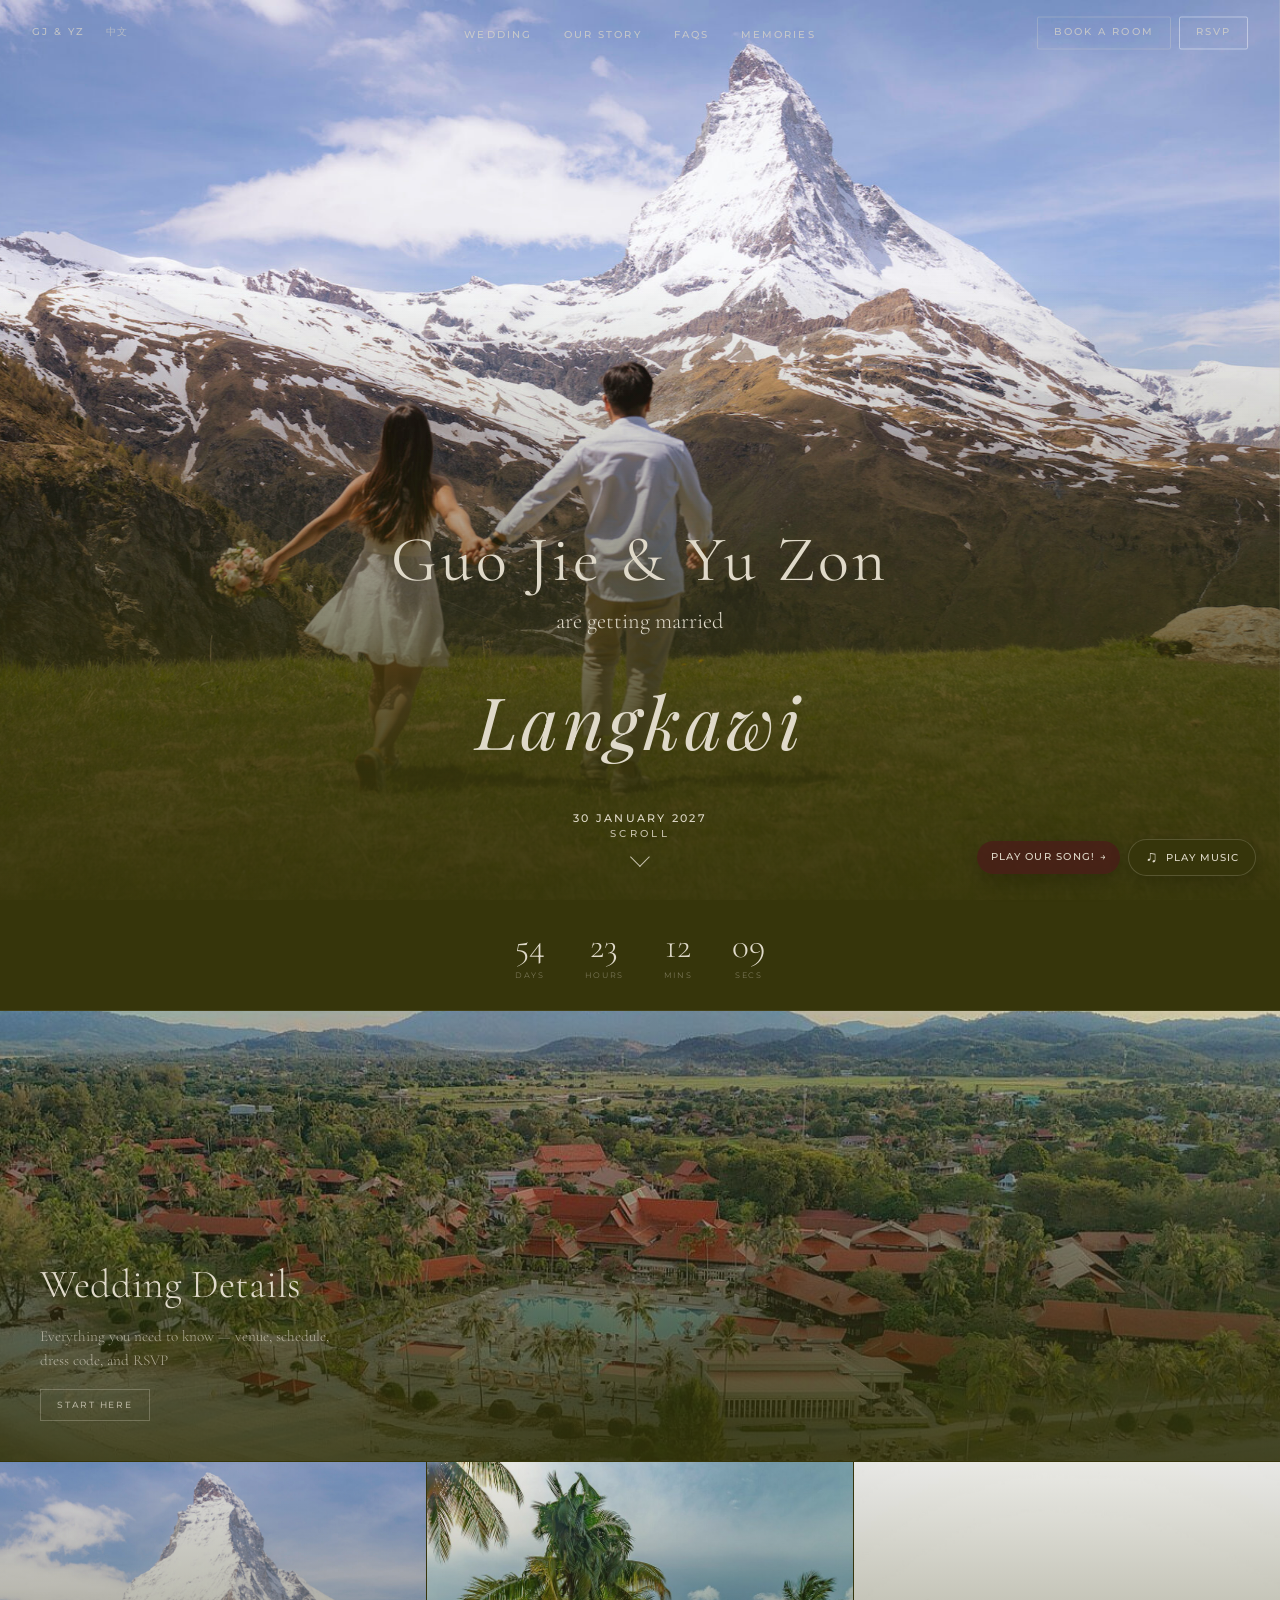
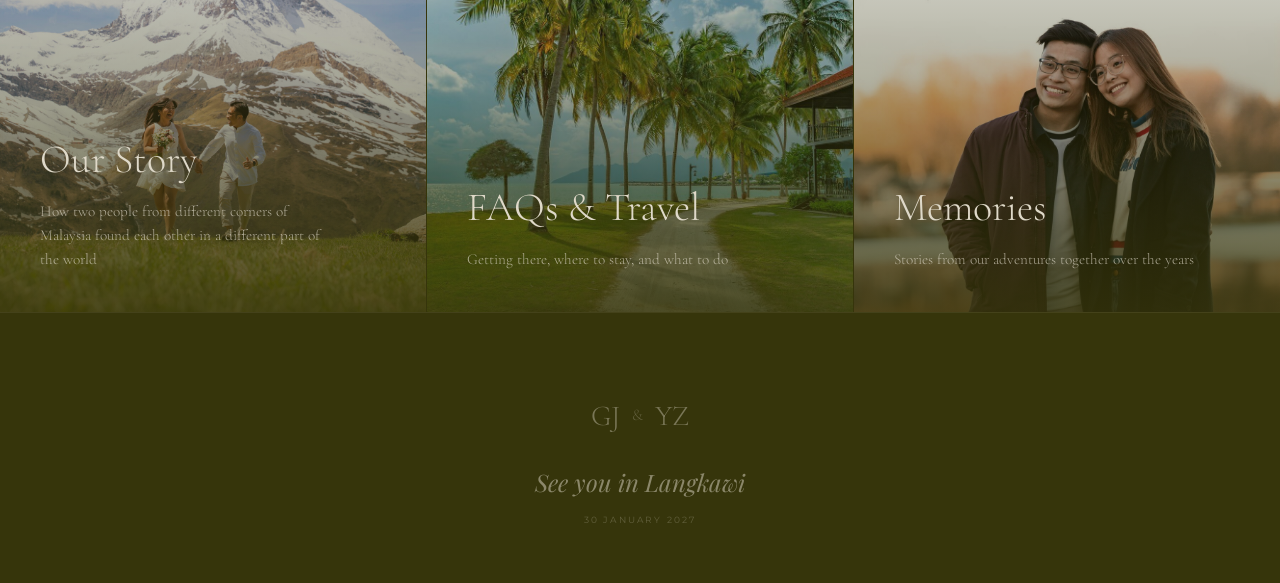
==== commit 2d979aae: "Bilingual nav, Where/When venue split, music + content fixes - Language switch refactor: replaced tw" ====
--- a/index.html
+++ b/index.html
@@ -17,7 +17,10 @@
 
   <!-- Navigation -->
   <nav class="nav" id="nav">
-    <a href="index.html" class="nav-logo">GJ &amp; YZ</a>
+    <div class="nav-left">
+      <a href="index.html" class="nav-logo">GJ &amp; YZ</a>
+      <button class="lang-switch" type="button" aria-label="Switch language"><span class="lang-switch-label">中文</span></button>
+    </div>
     <button class="nav-toggle" id="nav-toggle" aria-label="Toggle menu">
       <span></span><span></span><span></span>
     </button>
@@ -55,11 +58,6 @@
     </ul>
     <div class="nav-ctas">
       <a href="faqs.html#accommodation" class="nav-book" data-i18n="nav.cta.book">Book a Room</a>
-      <div class="lang-toggle" role="group" aria-label="Language">
-        <button class="lang-btn" data-lang="en" type="button" aria-pressed="true">EN</button>
-        <span class="lang-divider" aria-hidden="true">|</span>
-        <button class="lang-btn" data-lang="zh" type="button" aria-pressed="false">ZH</button>
-      </div>
       <a href="https://forms.gle/reDxaX2qkwteaL1HA" target="_blank" rel="noopener" class="nav-rsvp" data-i18n="nav.cta.rsvp">RSVP</a>
     </div>
   </nav>
@@ -143,7 +141,7 @@
       <span class="music-label" id="music-label" data-i18n="music.play">Play music</span>
     </button>
     <div class="music-player" id="music-player">
-      <iframe class="music-iframe" scrolling="no" frameborder="no" allow="autoplay" src="https://w.soundcloud.com/player/?url=https%3A//api.soundcloud.com/playlists/soundcloud%253Aplaylists%253A2228683682&color=%231b1917&auto_play=false&hide_related=false&show_comments=false&show_user=false&show_reposts=false&show_teaser=false&visual=true"></iframe>
+      <iframe class="music-iframe" scrolling="no" frameborder="no" allow="autoplay; encrypted-media" src="https://w.soundcloud.com/player/?url=https%3A//api.soundcloud.com/playlists/2228683682&color=%231b1917&auto_play=false&hide_related=false&show_comments=false&show_user=false&show_reposts=false&show_teaser=false&visual=true"></iframe>
       <div class="music-credit"><a href="https://soundcloud.com/yu-zon-c" title="Yu Zon" target="_blank" rel="noopener">Yu Zon</a> · <a href="https://soundcloud.com/yu-zon-c/sets/sing-a-song-of-love" title="sing a song of love" target="_blank" rel="noopener">sing a song of love</a></div>
     </div>
   </div>
--- a/styles.css
+++ b/styles.css
@@ -66,25 +66,54 @@
   box-shadow: 0 1px 20px rgba(0, 0, 0, 0.15);
 }
 
-/* Nav logo — matches footer monogram (serif, light, no box) */
-.nav-logo {
-  font-family: var(--font-serif);
-  font-size: 1.4rem;
-  font-weight: 300;
-  color: var(--beige);
-  letter-spacing: 0.12em;
-  opacity: 0.9;
+/* Nav left cluster — logo + language switch sit together on the left */
+.nav-left {
   position: absolute;
   left: 2rem;
   top: 50%;
   transform: translateY(-50%);
+  display: flex;
+  align-items: center;
+  gap: 1.25rem;
+  z-index: 11;
+}
+
+/* Nav logo — matches footer monogram (serif, light, no box) */
+.nav-logo {
+  font-family: var(--font-serif);
+  font-size: 1.4rem;
+  font-weight: 300;
+  color: var(--beige);
+  letter-spacing: 0.12em;
+  opacity: 0.9;
   transition: opacity 0.3s ease, transform 0.3s ease;
-  z-index: 11;
 }
 
 .nav-logo:hover {
   opacity: 1;
-  transform: translateY(-50%) scale(1.04);
+  transform: scale(1.04);
+}
+
+/* Single-button language switch — shows the OTHER language (clicking flips) */
+.lang-switch {
+  background: transparent;
+  border: none;
+  padding: 0.4rem 0;
+  cursor: pointer;
+  font-family: var(--font-sans);
+  font-size: 0.6rem;
+  font-weight: 500;
+  letter-spacing: 0.2em;
+  text-transform: uppercase;
+  color: var(--beige);
+  opacity: 0.55;
+  transition: opacity 0.25s ease;
+}
+
+.lang-switch:hover,
+.lang-switch:focus-visible {
+  opacity: 1;
+  outline: none;
 }
 
 .nav ul {
@@ -203,45 +232,6 @@
   opacity: 1;
 }
 
-/* Language toggle (EN | ZH) — sits between Book and RSVP */
-.lang-toggle {
-  display: inline-flex;
-  align-items: center;
-  gap: 0.15rem;
-  font-family: var(--font-sans);
-  font-size: 0.6rem;
-  letter-spacing: 0.15em;
-}
-
-.lang-btn {
-  background: transparent;
-  border: none;
-  padding: 0.45rem 0.45rem;
-  font: inherit;
-  color: rgba(223, 217, 201, 0.55);
-  cursor: pointer;
-  letter-spacing: inherit;
-  font-weight: 500;
-  text-transform: uppercase;
-  transition: color 0.25s ease, opacity 0.25s ease;
-}
-
-.lang-btn:hover { color: var(--beige); }
-
-.lang-btn.active {
-  color: var(--beige);
-  font-weight: 700;
-}
-
-.lang-divider {
-  color: rgba(223, 217, 201, 0.35);
-  font-size: 0.55rem;
-}
-
-/* When nav has the dark scrolled background, the toggle stays beige — same vars */
-.nav.scrolled .lang-btn { color: rgba(223, 217, 201, 0.55); }
-.nav.scrolled .lang-btn.active { color: var(--beige); }
-.nav.scrolled .lang-btn:hover { color: var(--beige); }
 
 /* Hamburger toggle — hidden on desktop */
 .nav-toggle {
@@ -556,16 +546,18 @@
   font-weight: 500;
 }
 
-/* Hidden SoundCloud player — kept in DOM so the Widget API can control it */
+/* Hidden SoundCloud player — kept 1×1 in the viewport corner so the cross-origin
+   iframe is "visible" enough that Chrome doesn't throttle/lazy-load it. The iframe
+   itself is 320×300; the 1×1 parent + overflow:hidden clips it visually. */
 .music-player {
-  position: absolute;
+  position: fixed;
+  bottom: 0;
+  right: 0;
   width: 1px;
   height: 1px;
   overflow: hidden;
-  opacity: 0;
   pointer-events: none;
-  bottom: 0;
-  right: 0;
+  z-index: 0;
 }
 
 .music-iframe {
@@ -1425,6 +1417,16 @@
   z-index: 2;
   text-align: center;
   color: var(--white);
+  display: flex;
+  flex-direction: column;
+  gap: 1.75rem;
+  align-items: center;
+}
+
+.venue-pair {
+  display: flex;
+  flex-direction: column;
+  align-items: center;
 }
 
 .venue-heading {
@@ -1485,6 +1487,11 @@
   position: relative;
   z-index: 2;
   text-align: center;
+  color: var(--white);
+  display: flex;
+  flex-direction: column;
+  gap: 1.75rem;
+  align-items: center;
 }
 
 .wedding-day-vibe {
@@ -1503,21 +1510,127 @@
   display: flex;
   align-items: center;
   justify-content: center;
-  gap: 0.75rem;
+  gap: 1rem;
   margin-top: 1.5rem;
   flex-wrap: wrap;
 }
 
 .colour-swatch {
-  width: 32px;
-  height: 32px;
+  width: 38px;
+  height: 38px;
+  padding: 0;
   border-radius: 50%;
   border: 2px solid rgba(223, 217, 201, 0.3);
-  transition: transform 0.3s ease;
-}
-
-.colour-swatch:hover {
+  cursor: pointer;
+  transition: transform 0.3s ease, box-shadow 0.3s ease, border-color 0.3s ease;
+}
+
+.colour-swatch:hover,
+.colour-swatch:focus-visible {
   transform: scale(1.15);
+  border-color: rgba(223, 217, 201, 0.7);
+  box-shadow: 0 4px 14px rgba(0, 0, 0, 0.18);
+  outline: none;
+}
+
+/* === Colour story modal === */
+.colour-modal {
+  position: fixed;
+  top: 0;
+  left: 0;
+  right: 0;
+  bottom: 0;
+  z-index: 1000;
+  display: none;
+  align-items: center;
+  justify-content: center;
+  padding: 1.25rem;
+  opacity: 0;
+  transition: opacity 0.3s ease;
+}
+
+.colour-modal.open {
+  display: flex;
+  opacity: 1;
+}
+
+.colour-modal-backdrop {
+  position: absolute;
+  top: 0;
+  left: 0;
+  right: 0;
+  bottom: 0;
+  background: rgba(54, 53, 11, 0.82);
+  -webkit-backdrop-filter: blur(3px);
+  backdrop-filter: blur(3px);
+  cursor: pointer;
+}
+
+.colour-modal-card {
+  position: relative;
+  background: var(--beige);
+  color: var(--brown);
+  border-radius: 8px;
+  padding: 2.5rem 2rem 2.25rem;
+  width: 100%;
+  max-width: 420px;
+  text-align: center;
+  box-shadow: 0 22px 60px rgba(0, 0, 0, 0.3);
+  transform: translateY(12px) scale(0.97);
+  transition: transform 0.35s ease;
+}
+
+.colour-modal.open .colour-modal-card {
+  transform: translateY(0) scale(1);
+}
+
+.colour-modal-close {
+  position: absolute;
+  top: 0.5rem;
+  right: 0.65rem;
+  background: transparent;
+  border: none;
+  font-size: 1.6rem;
+  line-height: 1;
+  color: var(--brown);
+  opacity: 0.5;
+  cursor: pointer;
+  padding: 0.5rem 0.65rem;
+  transition: opacity 0.2s ease;
+}
+
+.colour-modal-close:hover { opacity: 1; }
+
+.colour-modal-swatch {
+  width: 88px;
+  height: 88px;
+  border-radius: 50%;
+  margin: 0 auto 1.25rem;
+  box-shadow: 0 6px 20px rgba(72, 33, 23, 0.18), inset 0 0 0 2px rgba(255, 255, 255, 0.18);
+}
+
+.colour-modal-name {
+  font-family: var(--font-display);
+  font-size: clamp(1.6rem, 3.5vw, 2.1rem);
+  font-style: italic;
+  font-weight: 400;
+  margin-bottom: 0.85rem;
+  color: var(--brown);
+}
+
+.colour-modal-desc {
+  font-family: var(--font-serif);
+  font-size: 1.05rem;
+  font-weight: 300;
+  line-height: 1.7;
+  color: var(--brown);
+  opacity: 0.8;
+}
+
+@media (max-width: 480px) {
+  .colour-modal-card { padding: 2.25rem 1.5rem 1.75rem; }
+  .colour-modal-swatch { width: 72px; height: 72px; }
+  .colour-modal-desc { font-size: 0.95rem; }
 }
 
 .colour-palette-label {
@@ -2545,6 +2658,65 @@
 }
 
 /* --- Responsive: Tablet --- */
+/* Engage hamburger nav early so the inline menu can't crowd into the right-side CTAs.
+   Below 1024px the menu collapses into a fixed overlay; the Book / lang / RSVP buttons stay visible. */
+@media (max-width: 1024px) {
+  .nav-toggle {
+    display: block;
+    padding: 0.6rem;
+    position: absolute;
+    right: 0.5rem;
+    top: 50%;
+    transform: translateY(-50%);
+  }
+
+  .nav > ul {
+    display: none;
+    flex-direction: column;
+    gap: 0;
+    background: rgba(54, 53, 11, 0.97);
+    backdrop-filter: blur(16px);
+    position: fixed;
+    top: 0; left: 0; right: 0;
+    max-height: 100vh;
+    max-height: 100dvh;
+    overflow-y: auto;
+    overscroll-behavior: contain;
+    -webkit-overflow-scrolling: touch;
+    padding: 4.5rem 2rem calc(2rem + env(safe-area-inset-bottom, 0px));
+  }
+
+  .nav > ul.open { display: flex; }
+
+  .nav a {
+    font-size: 0.7rem;
+    display: block;
+    padding: 0.85rem 0;
+    border-bottom: 1px solid rgba(223, 217, 201, 0.08);
+  }
+
+  .nav-sub {
+    position: static;
+    transform: none;
+    background: none;
+    backdrop-filter: none;
+    opacity: 1;
+    visibility: visible;
+    padding: 0 0 0 1rem;
+    margin: 0;
+    min-width: 0;
+  }
+
+  .nav-sub a {
+    padding: 0.5rem 0;
+    font-size: 0.6rem;
+    opacity: 0.4;
+  }
+
+  /* Pull the right-side CTAs in from the edge to leave room for the hamburger */
+  .nav-ctas { right: 3.5rem; gap: 0.45rem; }
+}
+
 @media (max-width: 900px) {
   .nav ul { gap: 1.25rem; }
 
@@ -2580,15 +2752,13 @@
   .nav { padding: 0.5rem 0; min-height: 56px; }
   .nav.scrolled { padding: 0.5rem 0; }
   .nav-logo {
-    left: 0.9rem;
     font-size: 1.05rem;
     letter-spacing: 0.1em;
   }
   .nav-ctas { right: 3.25rem; gap: 0.3rem; }
   .nav-book, .nav-rsvp { font-size: 0.45rem; padding: 0.35rem 0.55rem; }
-  .lang-toggle { font-size: 0.5rem; gap: 0.1rem; }
-  .lang-btn { padding: 0.35rem 0.3rem; }
-  .lang-divider { font-size: 0.45rem; }
+  .nav-left { left: 0.9rem; gap: 0.75rem; }
+  .lang-switch { font-size: 0.55rem; letter-spacing: 0.18em; }
   .nav-toggle { padding: 0.6rem; position: absolute; right: 0.25rem; top: 50%; transform: translateY(-50%); }
 
   .nav > ul {
@@ -2749,7 +2919,7 @@
   .event-gap-desc { max-width: none; text-align: center; }
   .dress-code-section { padding: 2rem 0 0.5rem; margin-top: 2rem; }
   .dress-code-desc { font-size: 0.92rem; }
-  .colour-swatch { width: 28px; height: 28px; }
+  .colour-swatch { width: 36px; height: 36px; }
 
   /* Accommodation */
   .accommodation { grid-template-columns: 1fr; }
@@ -2850,7 +3020,7 @@
 @media (hover: none) {
   .photo-card:not(.flipped):hover .card-front img { transform: none; }
   .chapter-card:hover .chapter-card-bg { transform: none; }
-  .nav-logo:hover { transform: translateY(-50%); }
+  .nav-logo:hover { transform: none; }
 }
 
 
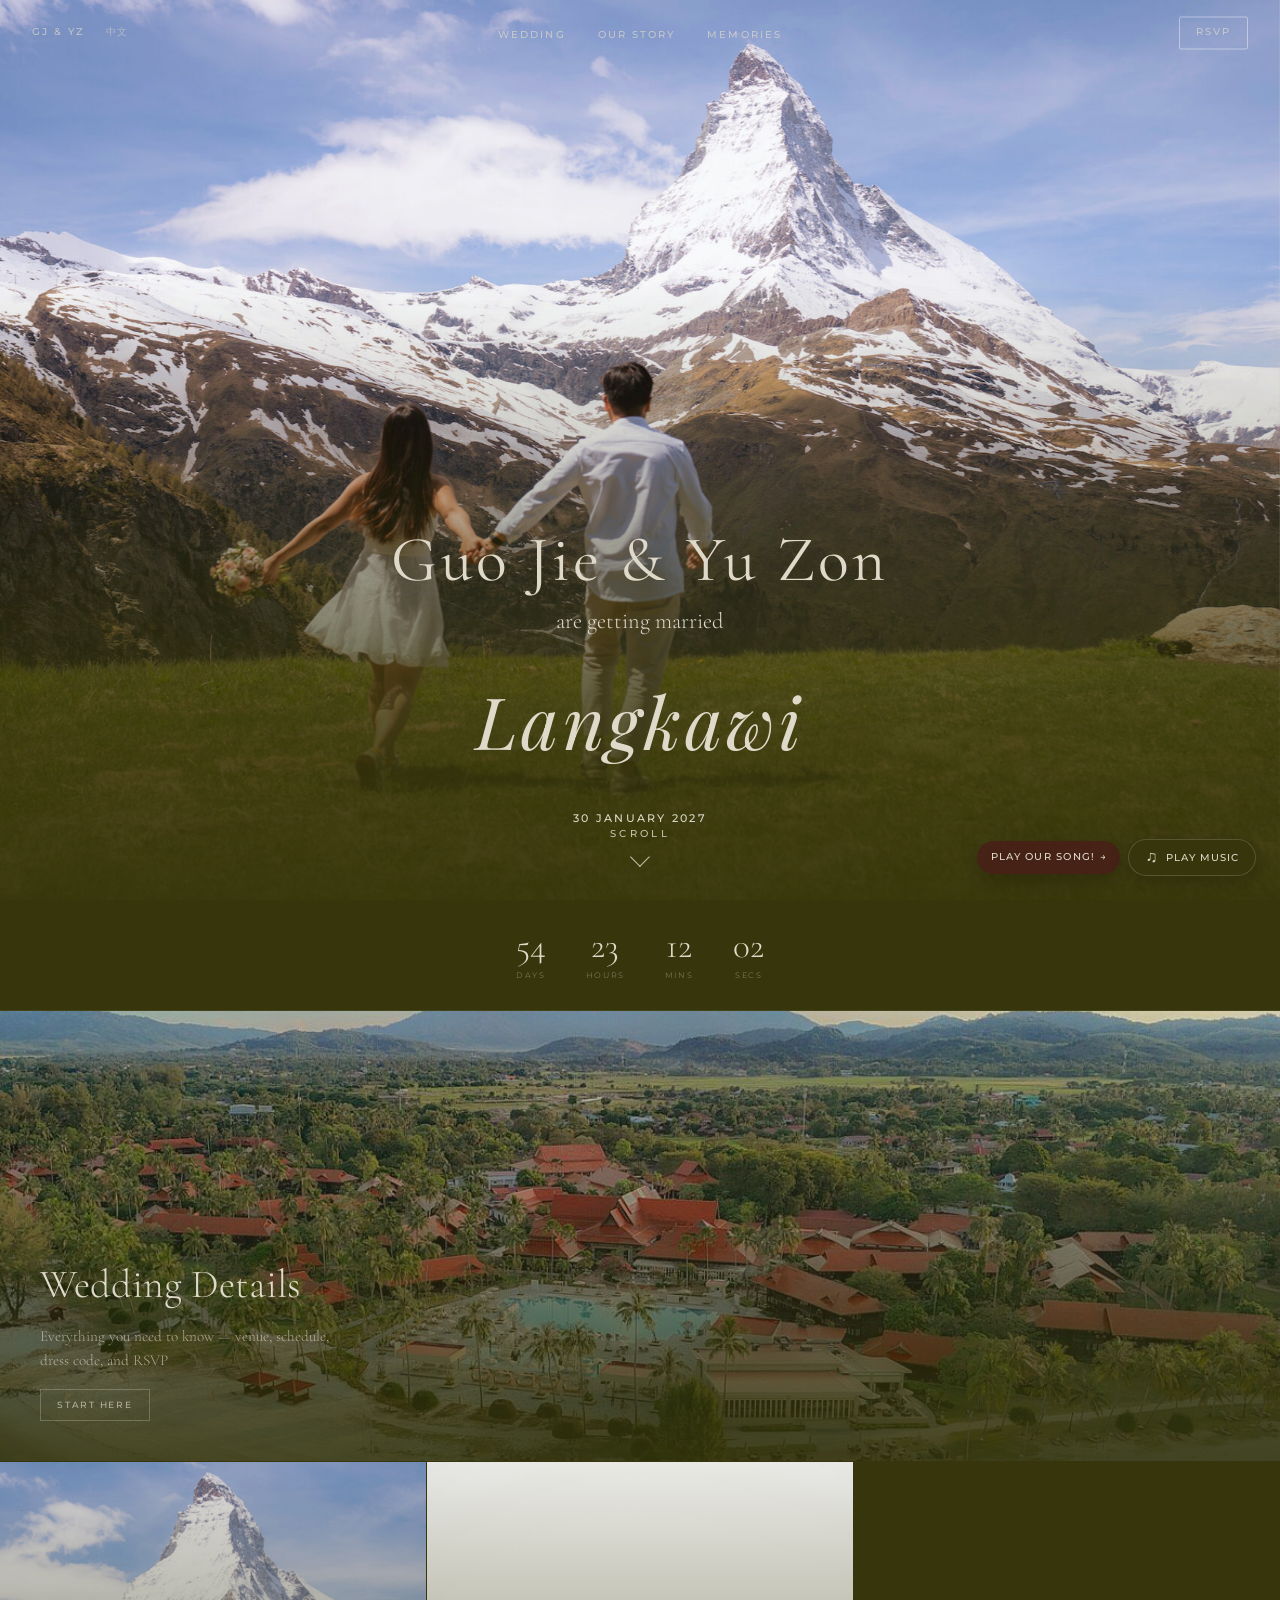
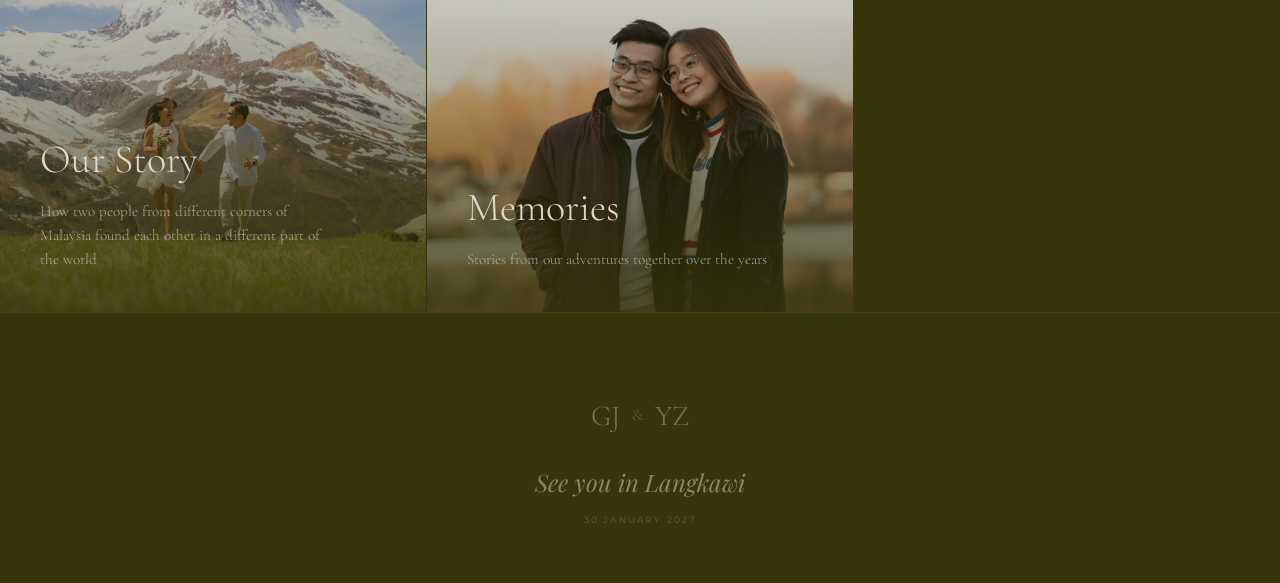
==== commit d4be23d8: "family branch: drop after-party / FAQs / Book CTA, swap RSVP form URL For the group whose stay is ar" ====
--- a/index.html
+++ b/index.html
@@ -30,7 +30,6 @@
         <ul class="nav-sub">
           <li><a href="wedding.html#venue" data-i18n="nav.sub.venue">Venue &amp; Date</a></li>
           <li><a href="wedding.html#day" data-i18n="nav.sub.day">The Day</a></li>
-          <li><a href="wedding.html#afterparty" data-i18n="nav.sub.afterparty">After Party</a></li>
         </ul>
       </li>
       <li class="nav-dropdown">
@@ -38,13 +37,6 @@
         <ul class="nav-sub">
           <li><a href="story.html#timeline" data-i18n="nav.sub.met">How We Met</a></li>
           <li><a href="story.html#proposal" data-i18n="nav.sub.proposal">The Proposal</a></li>
-        </ul>
-      </li>
-      <li class="nav-dropdown">
-        <a href="faqs.html" data-i18n="nav.faqs">FAQs</a>
-        <ul class="nav-sub">
-          <li><a href="faqs.html#wedding" data-i18n="nav.sub.weddingFaq">Wedding</a></li>
-          <li><a href="faqs.html#langkawi" data-i18n="nav.sub.langkawi">Langkawi Guide</a></li>
         </ul>
       </li>
       <li class="nav-dropdown">
@@ -57,8 +49,7 @@
       </li>
     </ul>
     <div class="nav-ctas">
-      <a href="faqs.html#accommodation" class="nav-book" data-i18n="nav.cta.book">Book a Room</a>
-      <a href="https://forms.gle/reDxaX2qkwteaL1HA" target="_blank" rel="noopener" class="nav-rsvp" data-i18n="nav.cta.rsvp">RSVP</a>
+      <a href="https://docs.google.com/forms/d/e/1FAIpQLSdB4lsfS7vB0q4HfQNWCG55ktgiP26Lgm3e7ed0ze0VtrYCnQ/viewform" target="_blank" rel="noopener" class="nav-rsvp" data-i18n="nav.cta.rsvp">RSVP</a>
     </div>
   </nav>
 
@@ -111,15 +102,6 @@
       </div>
     </a>
 
-    <a href="faqs.html" class="chapter-card reveal">
-      <div class="chapter-card-bg" style="background-image: url('assets/HOTEL PICTURE/resort-ground.jpg');"></div>
-      <div class="chapter-card-overlay"></div>
-      <div class="chapter-card-content">
-        <h2 class="chapter-title" data-i18n="card.faqs.title">FAQs &amp; Travel</h2>
-        <p class="chapter-desc" data-i18n="card.faqs.desc">Getting there, where to stay, and what to do</p>
-      </div>
-    </a>
-
     <a href="journey.html" class="chapter-card reveal">
       <div class="chapter-card-bg" style="background-image: url('assets/Actual Pic-Video folder/memories-cover.jpg'), url('assets/Actual Pic-Video folder/Summer/IMG_6289.jpeg');"></div>
       <div class="chapter-card-overlay"></div>
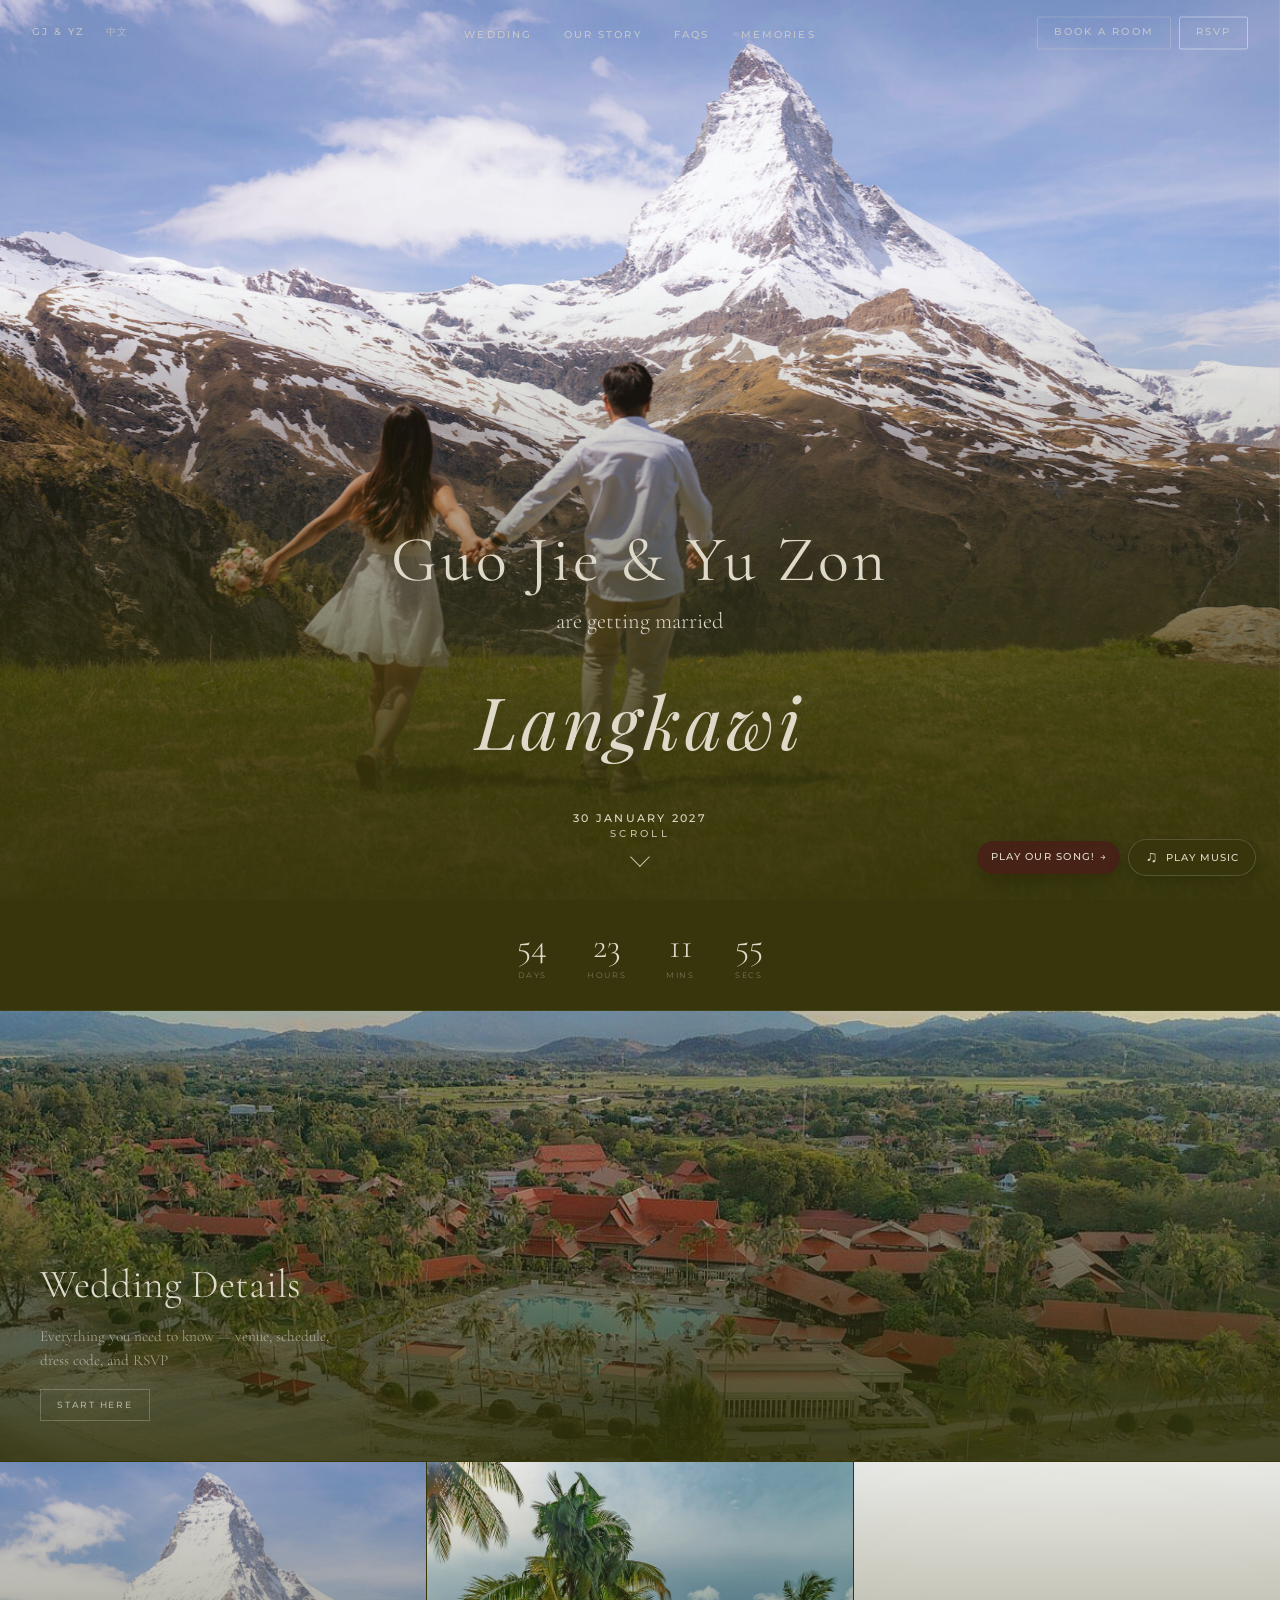
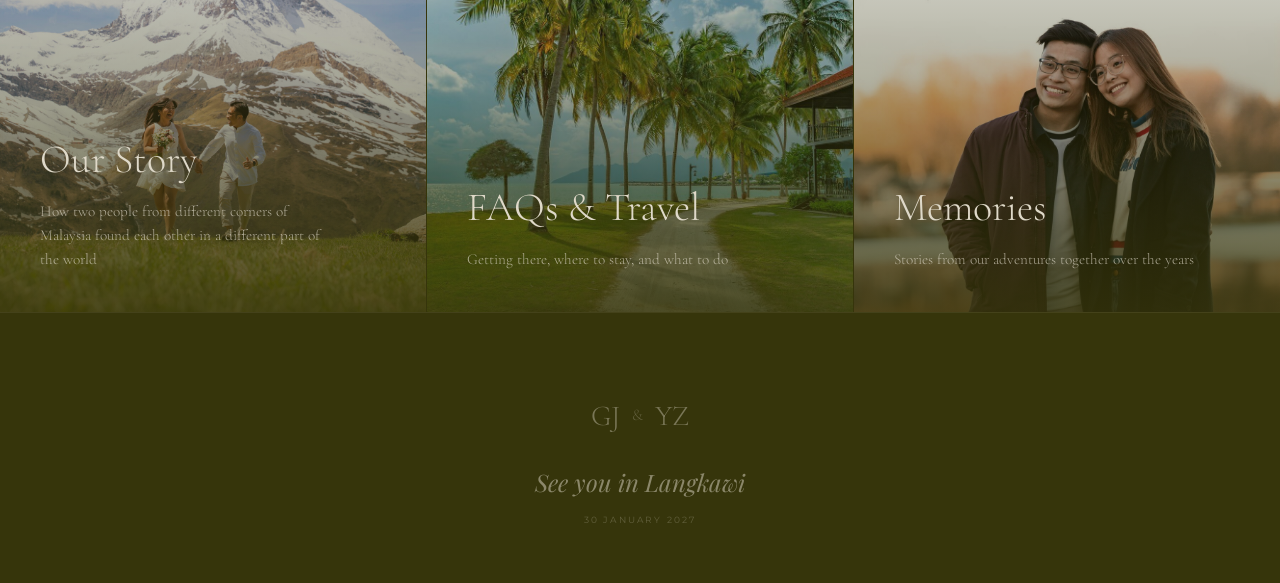
==== commit e65ce622: "Preload SoundCloud Widget API to remove first-click latency The previous fix added a loading-state g" ====
--- a/index.html
+++ b/index.html
@@ -12,6 +12,9 @@
   <link rel="preconnect" href="https://fonts.googleapis.com">
   <link rel="preconnect" href="https://fonts.gstatic.com" crossorigin>
   <link href="https://fonts.googleapis.com/css2?family=Cormorant+Garamond:ital,wght@0,300;0,400;0,500;0,600;1,300;1,400;1,500&family=Playfair+Display:ital,wght@0,400;0,500;1,400;1,500&family=Montserrat:wght@300;400;500;600&display=swap" rel="stylesheet">
+  <link rel="preconnect" href="https://w.soundcloud.com">
+  <link rel="preconnect" href="https://api.soundcloud.com">
+  <script src="https://w.soundcloud.com/player/api.js" async data-soundcloud-api="true"></script>
 </head>
 <body>
 
@@ -30,6 +33,7 @@
         <ul class="nav-sub">
           <li><a href="wedding.html#venue" data-i18n="nav.sub.venue">Venue &amp; Date</a></li>
           <li><a href="wedding.html#day" data-i18n="nav.sub.day">The Day</a></li>
+          <li><a href="wedding.html#afterparty" data-i18n="nav.sub.afterparty">After Party</a></li>
         </ul>
       </li>
       <li class="nav-dropdown">
@@ -37,6 +41,13 @@
         <ul class="nav-sub">
           <li><a href="story.html#timeline" data-i18n="nav.sub.met">How We Met</a></li>
           <li><a href="story.html#proposal" data-i18n="nav.sub.proposal">The Proposal</a></li>
+        </ul>
+      </li>
+      <li class="nav-dropdown">
+        <a href="faqs.html" data-i18n="nav.faqs">FAQs</a>
+        <ul class="nav-sub">
+          <li><a href="faqs.html#wedding" data-i18n="nav.sub.weddingFaq">Wedding</a></li>
+          <li><a href="faqs.html#langkawi" data-i18n="nav.sub.langkawi">Langkawi Guide</a></li>
         </ul>
       </li>
       <li class="nav-dropdown">
@@ -49,7 +60,8 @@
       </li>
     </ul>
     <div class="nav-ctas">
-      <a href="https://docs.google.com/forms/d/e/1FAIpQLSdB4lsfS7vB0q4HfQNWCG55ktgiP26Lgm3e7ed0ze0VtrYCnQ/viewform" target="_blank" rel="noopener" class="nav-rsvp" data-i18n="nav.cta.rsvp">RSVP</a>
+      <a href="faqs.html#accommodation" class="nav-book" data-i18n="nav.cta.book">Book a Room</a>
+      <a href="https://forms.gle/reDxaX2qkwteaL1HA" target="_blank" rel="noopener" class="nav-rsvp" data-i18n="nav.cta.rsvp">RSVP</a>
     </div>
   </nav>
 
@@ -102,6 +114,15 @@
       </div>
     </a>
 
+    <a href="faqs.html" class="chapter-card reveal">
+      <div class="chapter-card-bg" style="background-image: url('assets/HOTEL PICTURE/resort-ground.jpg');"></div>
+      <div class="chapter-card-overlay"></div>
+      <div class="chapter-card-content">
+        <h2 class="chapter-title" data-i18n="card.faqs.title">FAQs &amp; Travel</h2>
+        <p class="chapter-desc" data-i18n="card.faqs.desc">Getting there, where to stay, and what to do</p>
+      </div>
+    </a>
+
     <a href="journey.html" class="chapter-card reveal">
       <div class="chapter-card-bg" style="background-image: url('assets/Actual Pic-Video folder/memories-cover.jpg'), url('assets/Actual Pic-Video folder/Summer/IMG_6289.jpeg');"></div>
       <div class="chapter-card-overlay"></div>
--- a/styles.css
+++ b/styles.css
@@ -539,6 +539,19 @@
 @keyframes musicPulse {
   0%, 100% { opacity: 1; }
   50% { opacity: 0.4; }
+}
+
+/* Loading state: button visible but visibly "not yet ready" until SoundCloud's
+   READY event fires. Clicks during this window are ignored — letting the user
+   click after the widget is ready means play() lands inside the user-gesture
+   window (Chrome's autoplay policy requirement). */
+.music-toggle.loading {
+  opacity: 0.55;
+  cursor: progress;
+}
+
+.music-toggle.loading #music-icon {
+  animation: musicPulse 1.4s ease-in-out infinite;
 }
 
 .music-label {
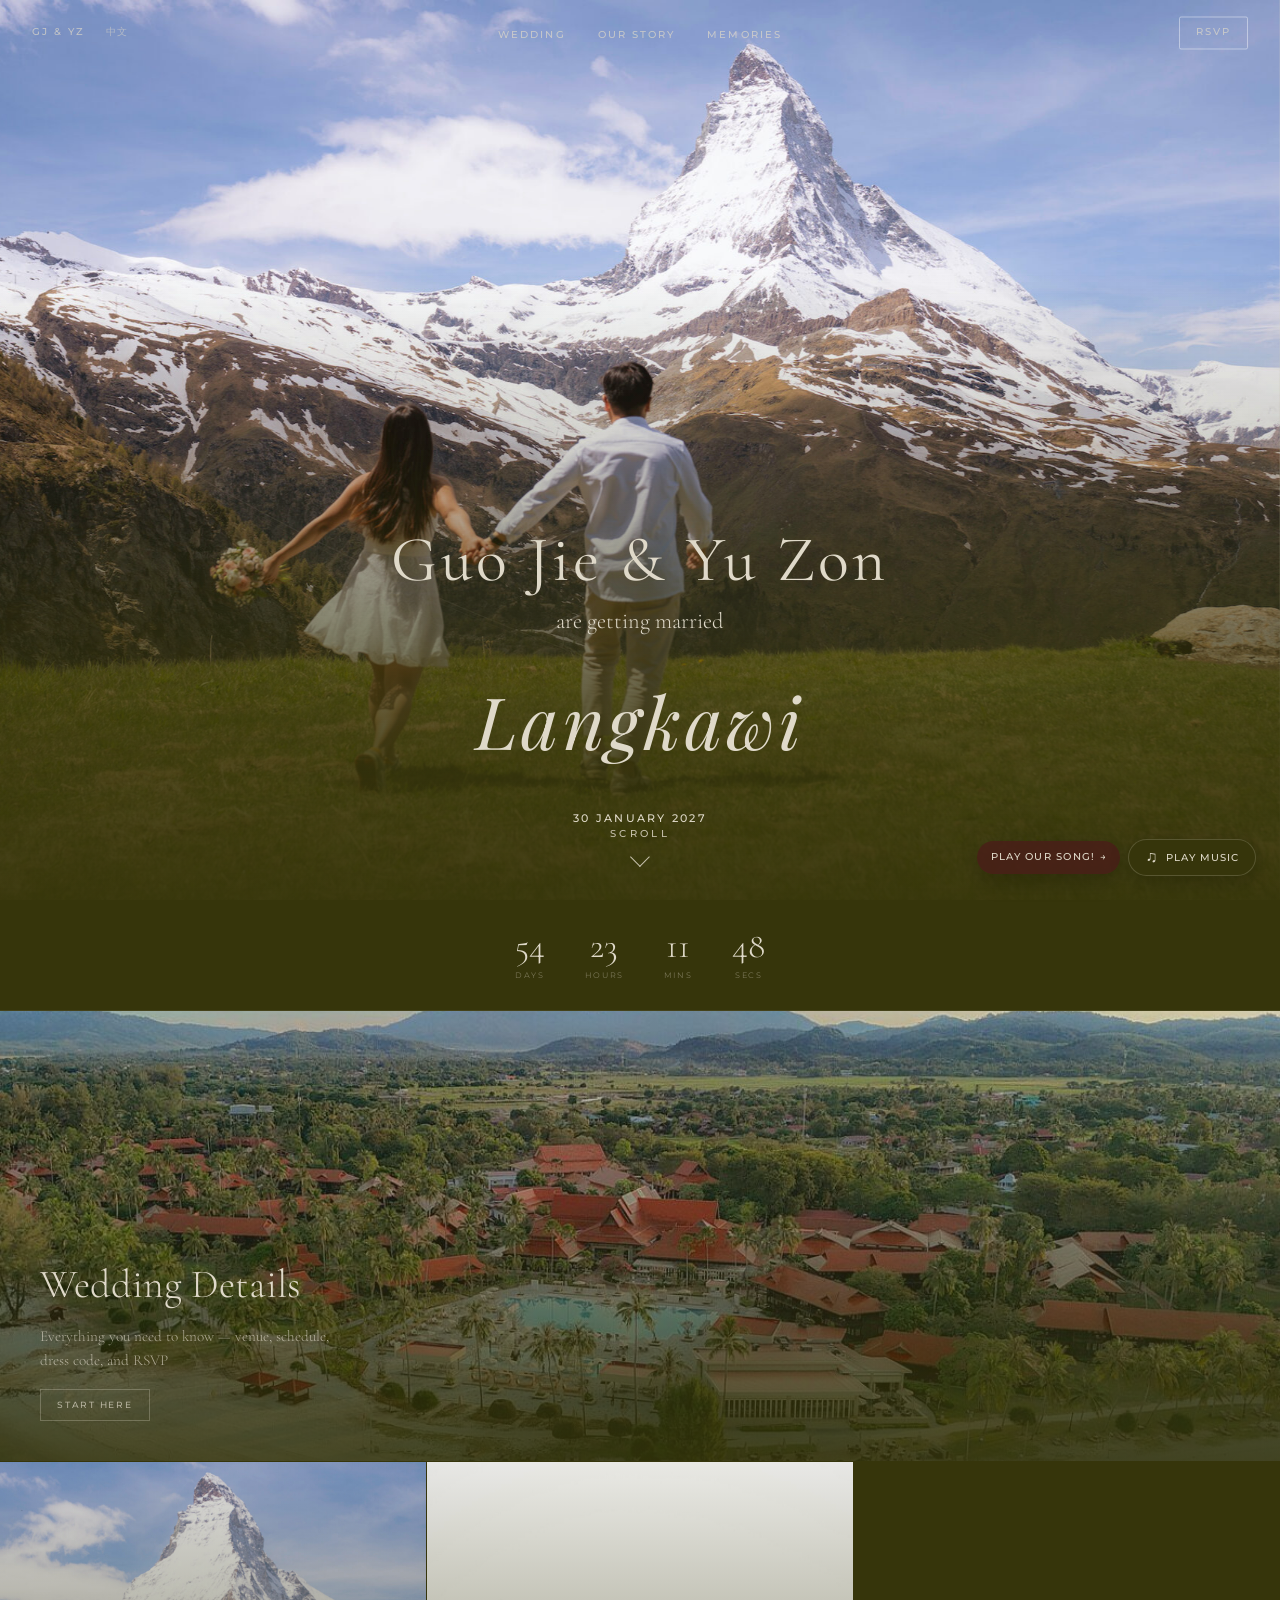
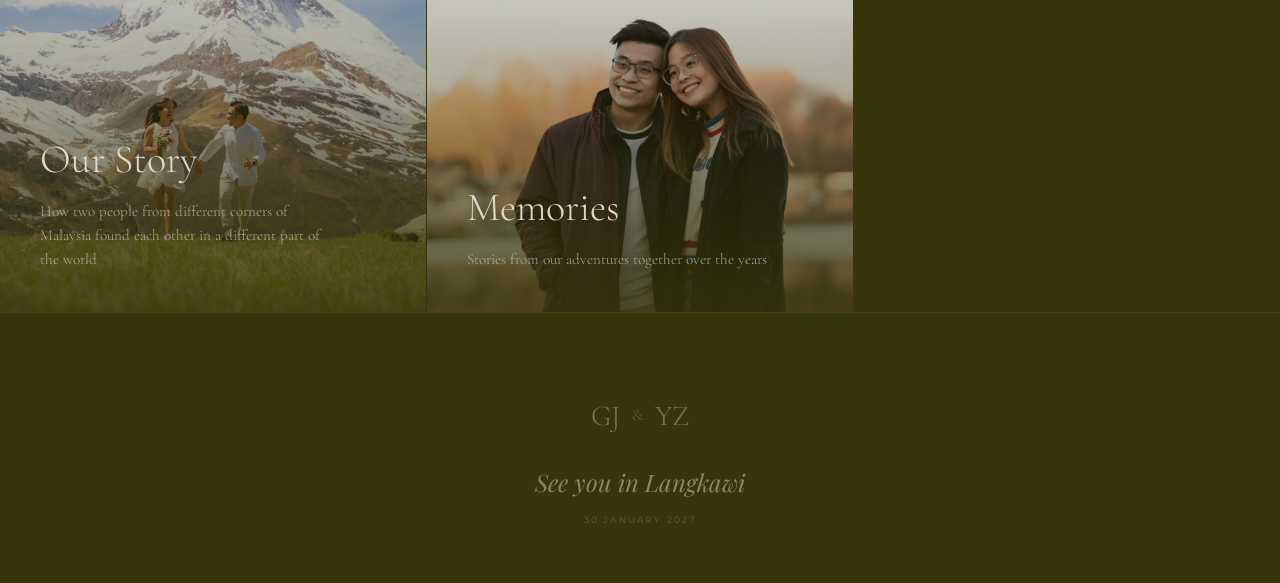
==== commit 3e9baaec: "Merge branch 'main' into family Brings in the SoundCloud Widget API preload (preconnect + async scri" ====
--- a/index.html
+++ b/index.html
@@ -33,7 +33,6 @@
         <ul class="nav-sub">
           <li><a href="wedding.html#venue" data-i18n="nav.sub.venue">Venue &amp; Date</a></li>
           <li><a href="wedding.html#day" data-i18n="nav.sub.day">The Day</a></li>
-          <li><a href="wedding.html#afterparty" data-i18n="nav.sub.afterparty">After Party</a></li>
         </ul>
       </li>
       <li class="nav-dropdown">
@@ -41,13 +40,6 @@
         <ul class="nav-sub">
           <li><a href="story.html#timeline" data-i18n="nav.sub.met">How We Met</a></li>
           <li><a href="story.html#proposal" data-i18n="nav.sub.proposal">The Proposal</a></li>
-        </ul>
-      </li>
-      <li class="nav-dropdown">
-        <a href="faqs.html" data-i18n="nav.faqs">FAQs</a>
-        <ul class="nav-sub">
-          <li><a href="faqs.html#wedding" data-i18n="nav.sub.weddingFaq">Wedding</a></li>
-          <li><a href="faqs.html#langkawi" data-i18n="nav.sub.langkawi">Langkawi Guide</a></li>
         </ul>
       </li>
       <li class="nav-dropdown">
@@ -60,8 +52,7 @@
       </li>
     </ul>
     <div class="nav-ctas">
-      <a href="faqs.html#accommodation" class="nav-book" data-i18n="nav.cta.book">Book a Room</a>
-      <a href="https://forms.gle/reDxaX2qkwteaL1HA" target="_blank" rel="noopener" class="nav-rsvp" data-i18n="nav.cta.rsvp">RSVP</a>
+      <a href="https://docs.google.com/forms/d/e/1FAIpQLSdB4lsfS7vB0q4HfQNWCG55ktgiP26Lgm3e7ed0ze0VtrYCnQ/viewform" target="_blank" rel="noopener" class="nav-rsvp" data-i18n="nav.cta.rsvp">RSVP</a>
     </div>
   </nav>
 
@@ -114,15 +105,6 @@
       </div>
     </a>
 
-    <a href="faqs.html" class="chapter-card reveal">
-      <div class="chapter-card-bg" style="background-image: url('assets/HOTEL PICTURE/resort-ground.jpg');"></div>
-      <div class="chapter-card-overlay"></div>
-      <div class="chapter-card-content">
-        <h2 class="chapter-title" data-i18n="card.faqs.title">FAQs &amp; Travel</h2>
-        <p class="chapter-desc" data-i18n="card.faqs.desc">Getting there, where to stay, and what to do</p>
-      </div>
-    </a>
-
     <a href="journey.html" class="chapter-card reveal">
       <div class="chapter-card-bg" style="background-image: url('assets/Actual Pic-Video folder/memories-cover.jpg'), url('assets/Actual Pic-Video folder/Summer/IMG_6289.jpeg');"></div>
       <div class="chapter-card-overlay"></div>
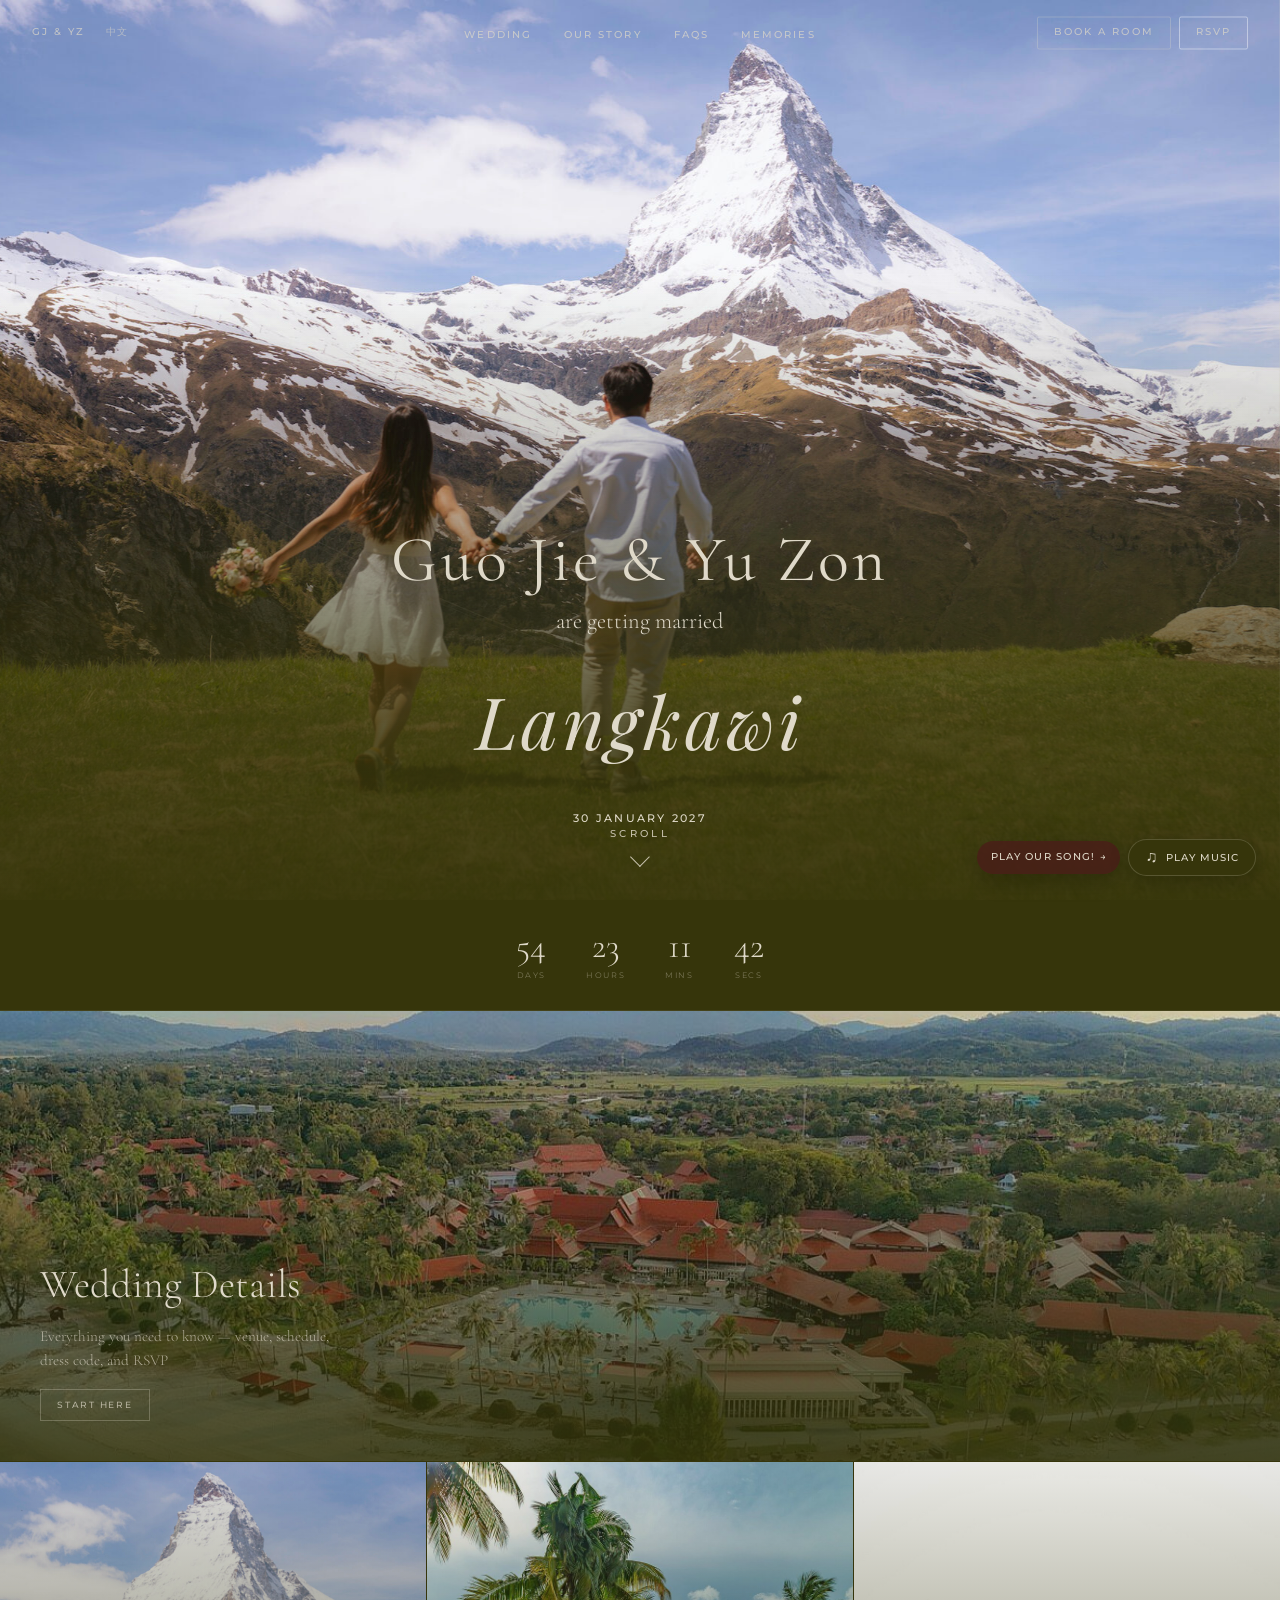
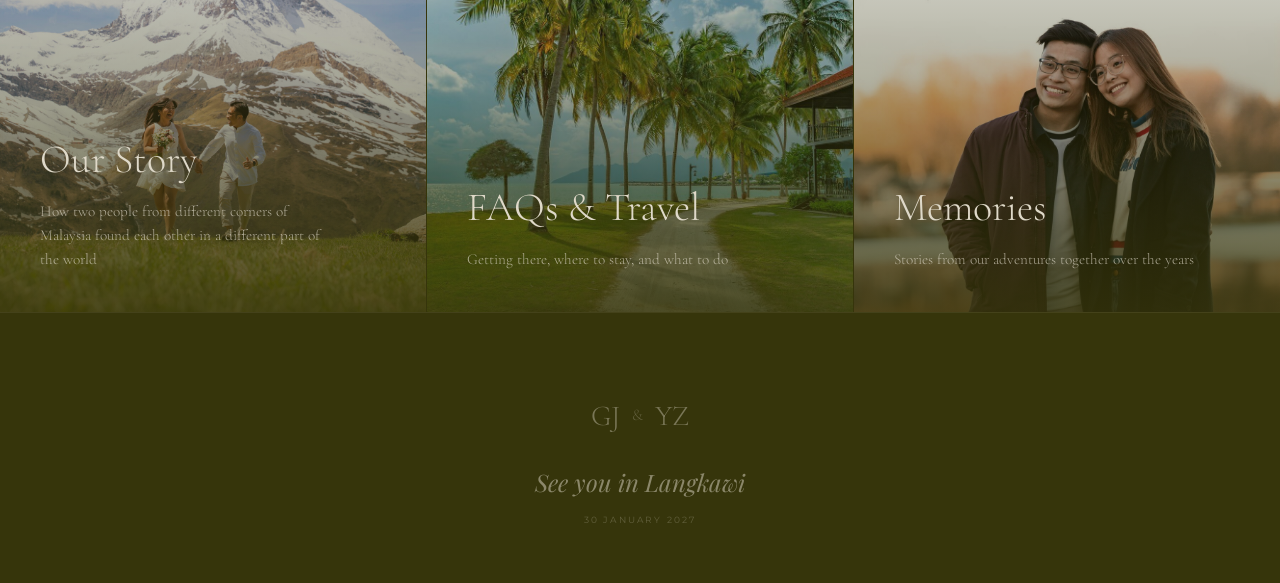
==== commit d3809952: "Revert SoundCloud iframe URL + allow attr to last-known-working form Restoring the iframe markup tha" ====
--- a/index.html
+++ b/index.html
@@ -33,6 +33,7 @@
         <ul class="nav-sub">
           <li><a href="wedding.html#venue" data-i18n="nav.sub.venue">Venue &amp; Date</a></li>
           <li><a href="wedding.html#day" data-i18n="nav.sub.day">The Day</a></li>
+          <li><a href="wedding.html#afterparty" data-i18n="nav.sub.afterparty">After Party</a></li>
         </ul>
       </li>
       <li class="nav-dropdown">
@@ -40,6 +41,13 @@
         <ul class="nav-sub">
           <li><a href="story.html#timeline" data-i18n="nav.sub.met">How We Met</a></li>
           <li><a href="story.html#proposal" data-i18n="nav.sub.proposal">The Proposal</a></li>
+        </ul>
+      </li>
+      <li class="nav-dropdown">
+        <a href="faqs.html" data-i18n="nav.faqs">FAQs</a>
+        <ul class="nav-sub">
+          <li><a href="faqs.html#wedding" data-i18n="nav.sub.weddingFaq">Wedding</a></li>
+          <li><a href="faqs.html#langkawi" data-i18n="nav.sub.langkawi">Langkawi Guide</a></li>
         </ul>
       </li>
       <li class="nav-dropdown">
@@ -52,7 +60,8 @@
       </li>
     </ul>
     <div class="nav-ctas">
-      <a href="https://docs.google.com/forms/d/e/1FAIpQLSdB4lsfS7vB0q4HfQNWCG55ktgiP26Lgm3e7ed0ze0VtrYCnQ/viewform" target="_blank" rel="noopener" class="nav-rsvp" data-i18n="nav.cta.rsvp">RSVP</a>
+      <a href="faqs.html#accommodation" class="nav-book" data-i18n="nav.cta.book">Book a Room</a>
+      <a href="https://forms.gle/reDxaX2qkwteaL1HA" target="_blank" rel="noopener" class="nav-rsvp" data-i18n="nav.cta.rsvp">RSVP</a>
     </div>
   </nav>
 
@@ -105,6 +114,15 @@
       </div>
     </a>
 
+    <a href="faqs.html" class="chapter-card reveal">
+      <div class="chapter-card-bg" style="background-image: url('assets/HOTEL PICTURE/resort-ground.jpg');"></div>
+      <div class="chapter-card-overlay"></div>
+      <div class="chapter-card-content">
+        <h2 class="chapter-title" data-i18n="card.faqs.title">FAQs &amp; Travel</h2>
+        <p class="chapter-desc" data-i18n="card.faqs.desc">Getting there, where to stay, and what to do</p>
+      </div>
+    </a>
+
     <a href="journey.html" class="chapter-card reveal">
       <div class="chapter-card-bg" style="background-image: url('assets/Actual Pic-Video folder/memories-cover.jpg'), url('assets/Actual Pic-Video folder/Summer/IMG_6289.jpeg');"></div>
       <div class="chapter-card-overlay"></div>
@@ -126,7 +144,7 @@
       <span class="music-label" id="music-label" data-i18n="music.play">Play music</span>
     </button>
     <div class="music-player" id="music-player">
-      <iframe class="music-iframe" scrolling="no" frameborder="no" allow="autoplay; encrypted-media" src="https://w.soundcloud.com/player/?url=https%3A//api.soundcloud.com/playlists/2228683682&color=%231b1917&auto_play=false&hide_related=false&show_comments=false&show_user=false&show_reposts=false&show_teaser=false&visual=true"></iframe>
+      <iframe class="music-iframe" scrolling="no" frameborder="no" allow="autoplay" src="https://w.soundcloud.com/player/?url=https%3A//api.soundcloud.com/playlists/soundcloud%253Aplaylists%253A2228683682&color=%231b1917&auto_play=false&hide_related=false&show_comments=false&show_user=false&show_reposts=false&show_teaser=false&visual=true"></iframe>
       <div class="music-credit"><a href="https://soundcloud.com/yu-zon-c" title="Yu Zon" target="_blank" rel="noopener">Yu Zon</a> · <a href="https://soundcloud.com/yu-zon-c/sets/sing-a-song-of-love" title="sing a song of love" target="_blank" rel="noopener">sing a song of love</a></div>
     </div>
   </div>
--- a/styles.css
+++ b/styles.css
@@ -539,19 +539,6 @@
 @keyframes musicPulse {
   0%, 100% { opacity: 1; }
   50% { opacity: 0.4; }
-}
-
-/* Loading state: button visible but visibly "not yet ready" until SoundCloud's
-   READY event fires. Clicks during this window are ignored — letting the user
-   click after the widget is ready means play() lands inside the user-gesture
-   window (Chrome's autoplay policy requirement). */
-.music-toggle.loading {
-  opacity: 0.55;
-  cursor: progress;
-}
-
-.music-toggle.loading #music-icon {
-  animation: musicPulse 1.4s ease-in-out infinite;
 }
 
 .music-label {
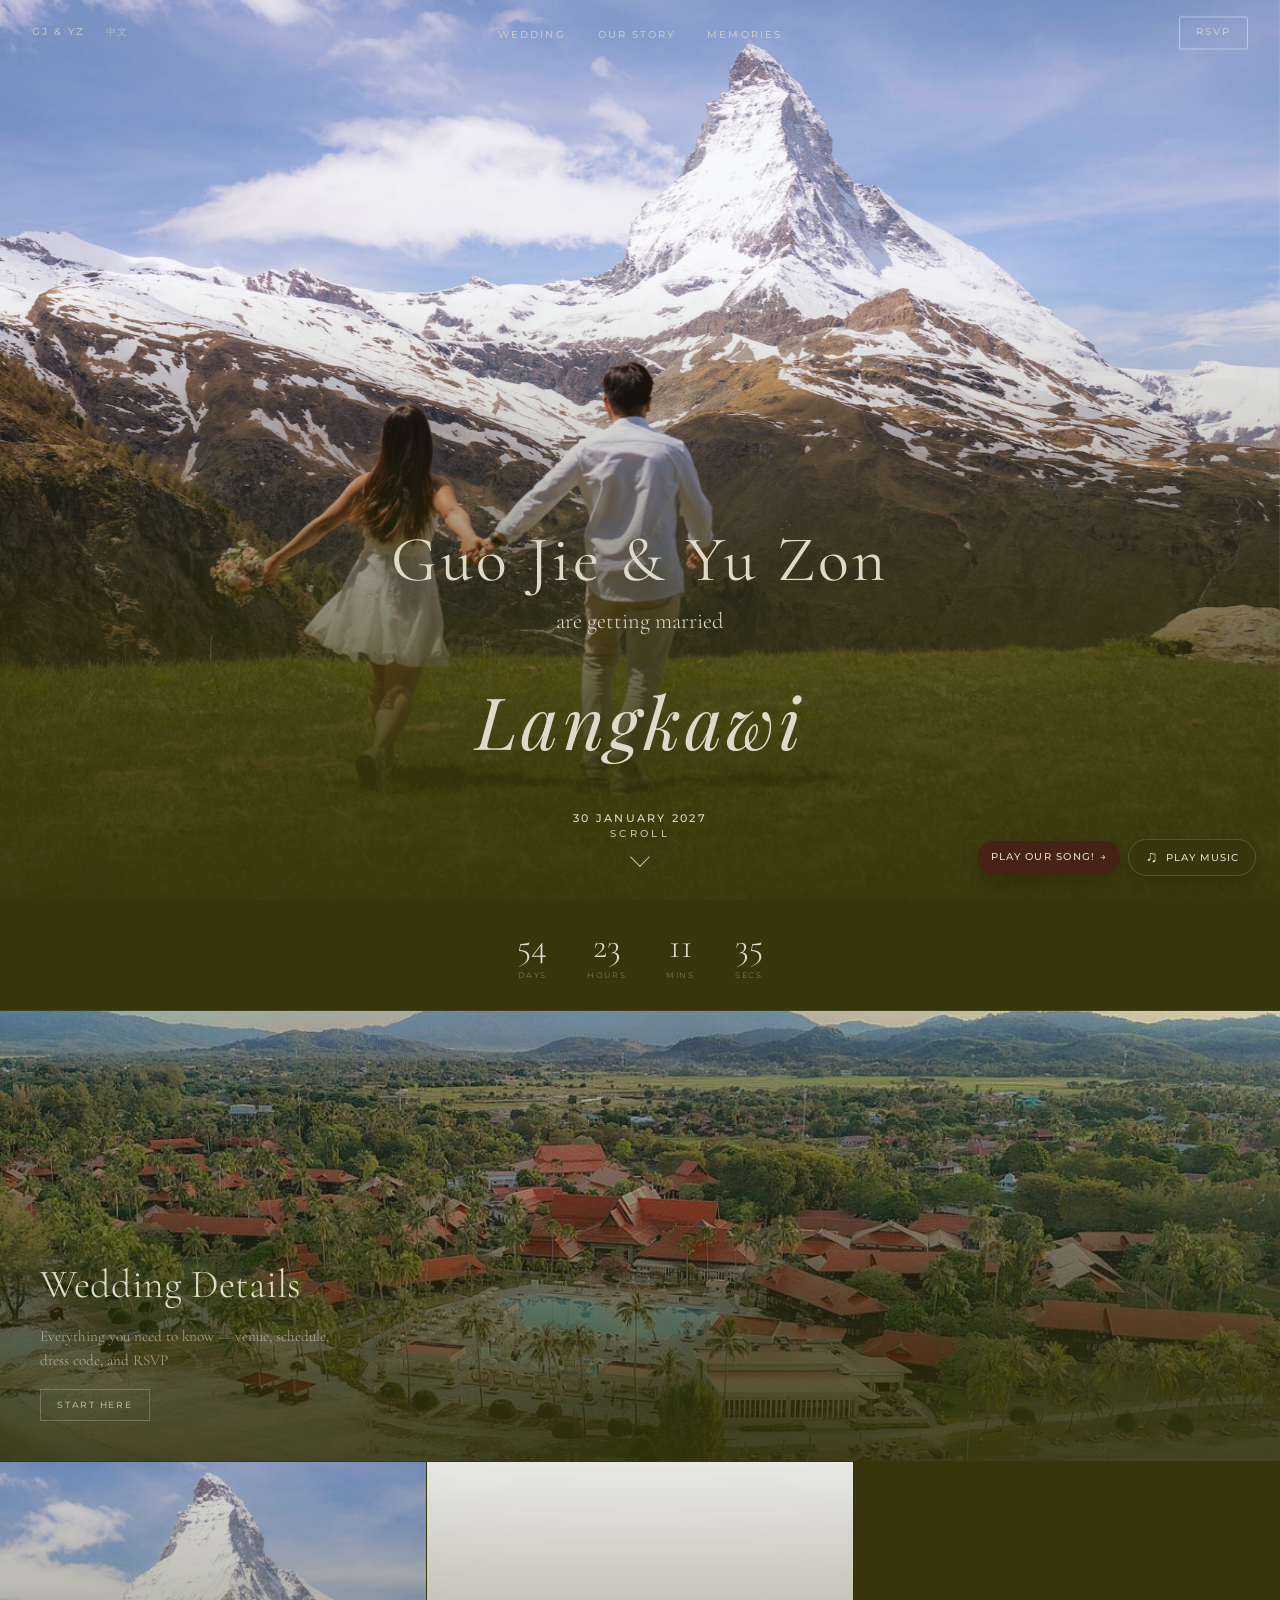
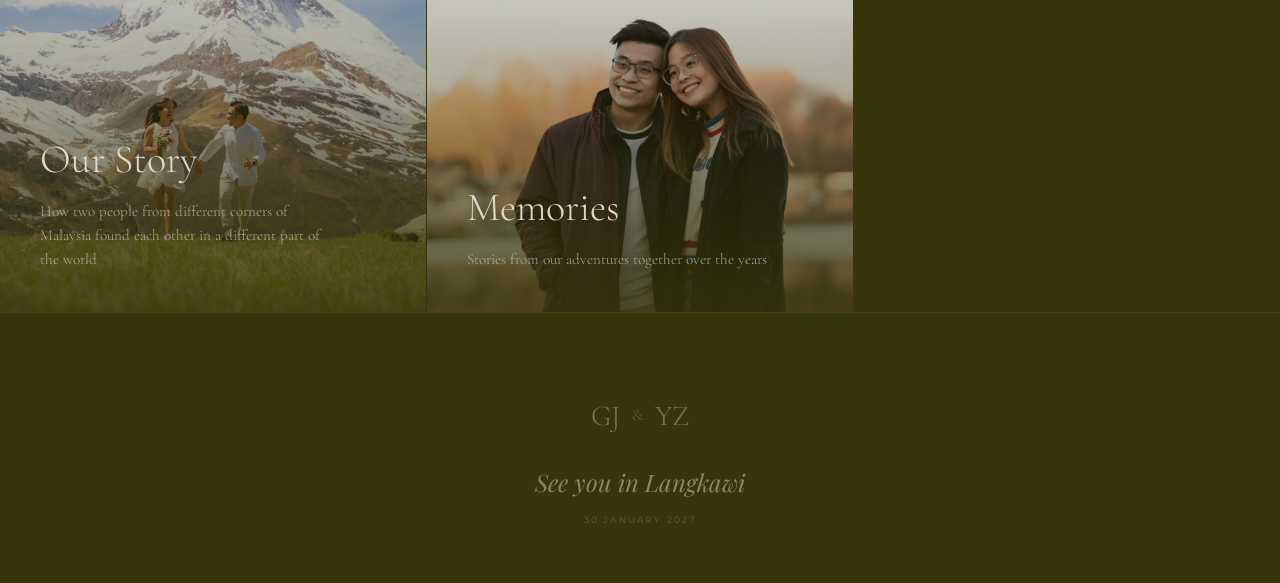
==== commit 566bdd1b: "Revert SoundCloud iframe URL + allow attr to last-known-working form Restoring the iframe markup tha" ====
--- a/index.html
+++ b/index.html
@@ -33,7 +33,6 @@
         <ul class="nav-sub">
           <li><a href="wedding.html#venue" data-i18n="nav.sub.venue">Venue &amp; Date</a></li>
           <li><a href="wedding.html#day" data-i18n="nav.sub.day">The Day</a></li>
-          <li><a href="wedding.html#afterparty" data-i18n="nav.sub.afterparty">After Party</a></li>
         </ul>
       </li>
       <li class="nav-dropdown">
@@ -41,13 +40,6 @@
         <ul class="nav-sub">
           <li><a href="story.html#timeline" data-i18n="nav.sub.met">How We Met</a></li>
           <li><a href="story.html#proposal" data-i18n="nav.sub.proposal">The Proposal</a></li>
-        </ul>
-      </li>
-      <li class="nav-dropdown">
-        <a href="faqs.html" data-i18n="nav.faqs">FAQs</a>
-        <ul class="nav-sub">
-          <li><a href="faqs.html#wedding" data-i18n="nav.sub.weddingFaq">Wedding</a></li>
-          <li><a href="faqs.html#langkawi" data-i18n="nav.sub.langkawi">Langkawi Guide</a></li>
         </ul>
       </li>
       <li class="nav-dropdown">
@@ -60,8 +52,7 @@
       </li>
     </ul>
     <div class="nav-ctas">
-      <a href="faqs.html#accommodation" class="nav-book" data-i18n="nav.cta.book">Book a Room</a>
-      <a href="https://forms.gle/reDxaX2qkwteaL1HA" target="_blank" rel="noopener" class="nav-rsvp" data-i18n="nav.cta.rsvp">RSVP</a>
+      <a href="https://docs.google.com/forms/d/e/1FAIpQLSdB4lsfS7vB0q4HfQNWCG55ktgiP26Lgm3e7ed0ze0VtrYCnQ/viewform" target="_blank" rel="noopener" class="nav-rsvp" data-i18n="nav.cta.rsvp">RSVP</a>
     </div>
   </nav>
 
@@ -114,15 +105,6 @@
       </div>
     </a>
 
-    <a href="faqs.html" class="chapter-card reveal">
-      <div class="chapter-card-bg" style="background-image: url('assets/HOTEL PICTURE/resort-ground.jpg');"></div>
-      <div class="chapter-card-overlay"></div>
-      <div class="chapter-card-content">
-        <h2 class="chapter-title" data-i18n="card.faqs.title">FAQs &amp; Travel</h2>
-        <p class="chapter-desc" data-i18n="card.faqs.desc">Getting there, where to stay, and what to do</p>
-      </div>
-    </a>
-
     <a href="journey.html" class="chapter-card reveal">
       <div class="chapter-card-bg" style="background-image: url('assets/Actual Pic-Video folder/memories-cover.jpg'), url('assets/Actual Pic-Video folder/Summer/IMG_6289.jpeg');"></div>
       <div class="chapter-card-overlay"></div>
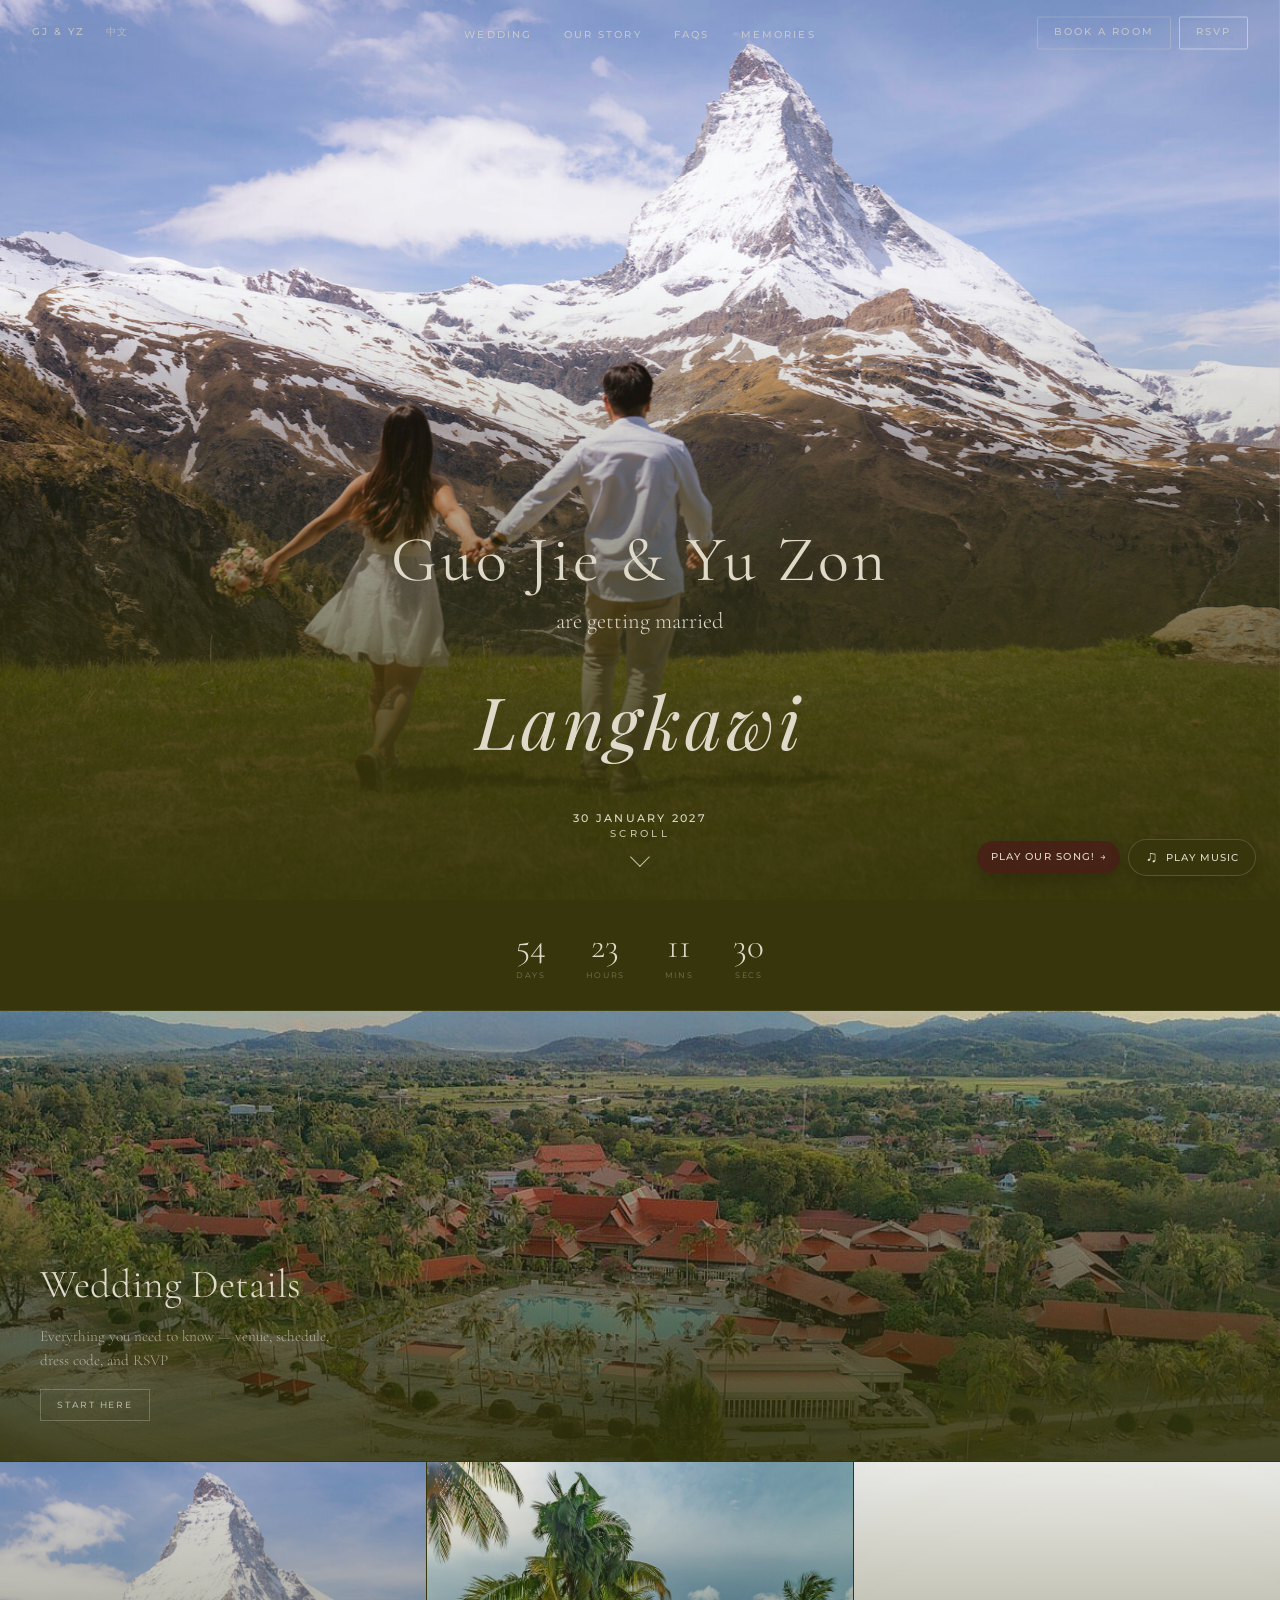
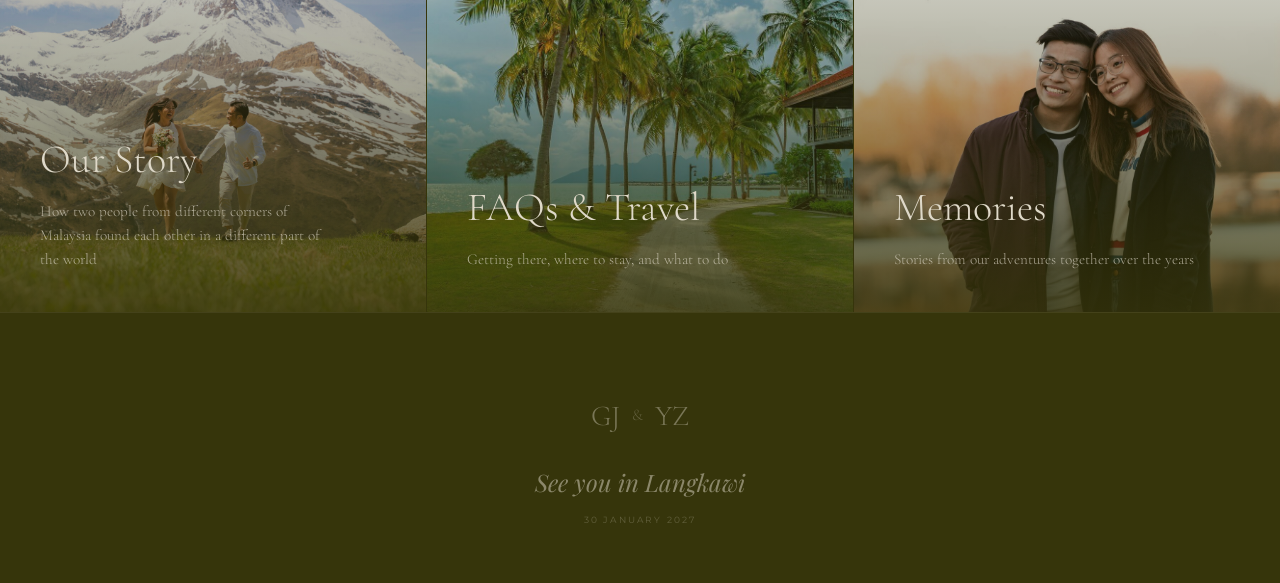
==== commit 14baef78: "Update icon and thumbnail Added favicon and thumbnail for preview" ====
--- a/index.html
+++ b/index.html
@@ -7,6 +7,18 @@
   <meta name="apple-mobile-web-app-capable" content="yes">
   <meta name="apple-mobile-web-app-status-bar-style" content="black-translucent">
   <title data-i18n="page.title.index">Guo Jie & Yu Zon — Wedding</title>
+  <link rel="icon" type="image/svg+xml" href="assets/favicon.svg">
+  <meta name="description" content="Join us in celebrating the wedding of Guo Jie & Yu Zon.">
+  <meta property="og:type" content="website">
+  <meta property="og:site_name" content="Guo Jie & Yu Zon">
+  <meta property="og:title" content="Guo Jie & Yu Zon — Wedding">
+  <meta property="og:description" content="Join us in celebrating the wedding of Guo Jie & Yu Zon.">
+  <meta property="og:url" content="https://guojieyuzon.love/">
+  <meta property="og:image" content="https://guojieyuzon.love/assets/IMG_6155.JPG">
+  <meta property="og:image:width" content="1800">
+  <meta property="og:image:height" content="1200">
+  <meta property="og:image:alt" content="Guo Jie & Yu Zon">
+  <meta name="twitter:card" content="summary_large_image">
   <link rel="preload" as="image" href="assets/IMG_6155.JPG" fetchpriority="high">
   <link rel="stylesheet" href="styles.css">
   <link rel="preconnect" href="https://fonts.googleapis.com">
@@ -33,6 +45,7 @@
         <ul class="nav-sub">
           <li><a href="wedding.html#venue" data-i18n="nav.sub.venue">Venue &amp; Date</a></li>
           <li><a href="wedding.html#day" data-i18n="nav.sub.day">The Day</a></li>
+          <li><a href="wedding.html#afterparty" data-i18n="nav.sub.afterparty">After Party</a></li>
         </ul>
       </li>
       <li class="nav-dropdown">
@@ -40,6 +53,13 @@
         <ul class="nav-sub">
           <li><a href="story.html#timeline" data-i18n="nav.sub.met">How We Met</a></li>
           <li><a href="story.html#proposal" data-i18n="nav.sub.proposal">The Proposal</a></li>
+        </ul>
+      </li>
+      <li class="nav-dropdown">
+        <a href="faqs.html" data-i18n="nav.faqs">FAQs</a>
+        <ul class="nav-sub">
+          <li><a href="faqs.html#wedding" data-i18n="nav.sub.weddingFaq">Wedding</a></li>
+          <li><a href="faqs.html#langkawi" data-i18n="nav.sub.langkawi">Langkawi Guide</a></li>
         </ul>
       </li>
       <li class="nav-dropdown">
@@ -52,7 +72,8 @@
       </li>
     </ul>
     <div class="nav-ctas">
-      <a href="https://docs.google.com/forms/d/e/1FAIpQLSdB4lsfS7vB0q4HfQNWCG55ktgiP26Lgm3e7ed0ze0VtrYCnQ/viewform" target="_blank" rel="noopener" class="nav-rsvp" data-i18n="nav.cta.rsvp">RSVP</a>
+      <a href="faqs.html#accommodation" class="nav-book" data-i18n="nav.cta.book">Book a Room</a>
+      <a href="https://forms.gle/reDxaX2qkwteaL1HA" target="_blank" rel="noopener" class="nav-rsvp" data-i18n="nav.cta.rsvp">RSVP</a>
     </div>
   </nav>
 
@@ -105,6 +126,15 @@
       </div>
     </a>
 
+    <a href="faqs.html" class="chapter-card reveal">
+      <div class="chapter-card-bg" style="background-image: url('assets/HOTEL PICTURE/resort-ground.jpg');"></div>
+      <div class="chapter-card-overlay"></div>
+      <div class="chapter-card-content">
+        <h2 class="chapter-title" data-i18n="card.faqs.title">FAQs &amp; Travel</h2>
+        <p class="chapter-desc" data-i18n="card.faqs.desc">Getting there, where to stay, and what to do</p>
+      </div>
+    </a>
+
     <a href="journey.html" class="chapter-card reveal">
       <div class="chapter-card-bg" style="background-image: url('assets/Actual Pic-Video folder/memories-cover.jpg'), url('assets/Actual Pic-Video folder/Summer/IMG_6289.jpeg');"></div>
       <div class="chapter-card-overlay"></div>
